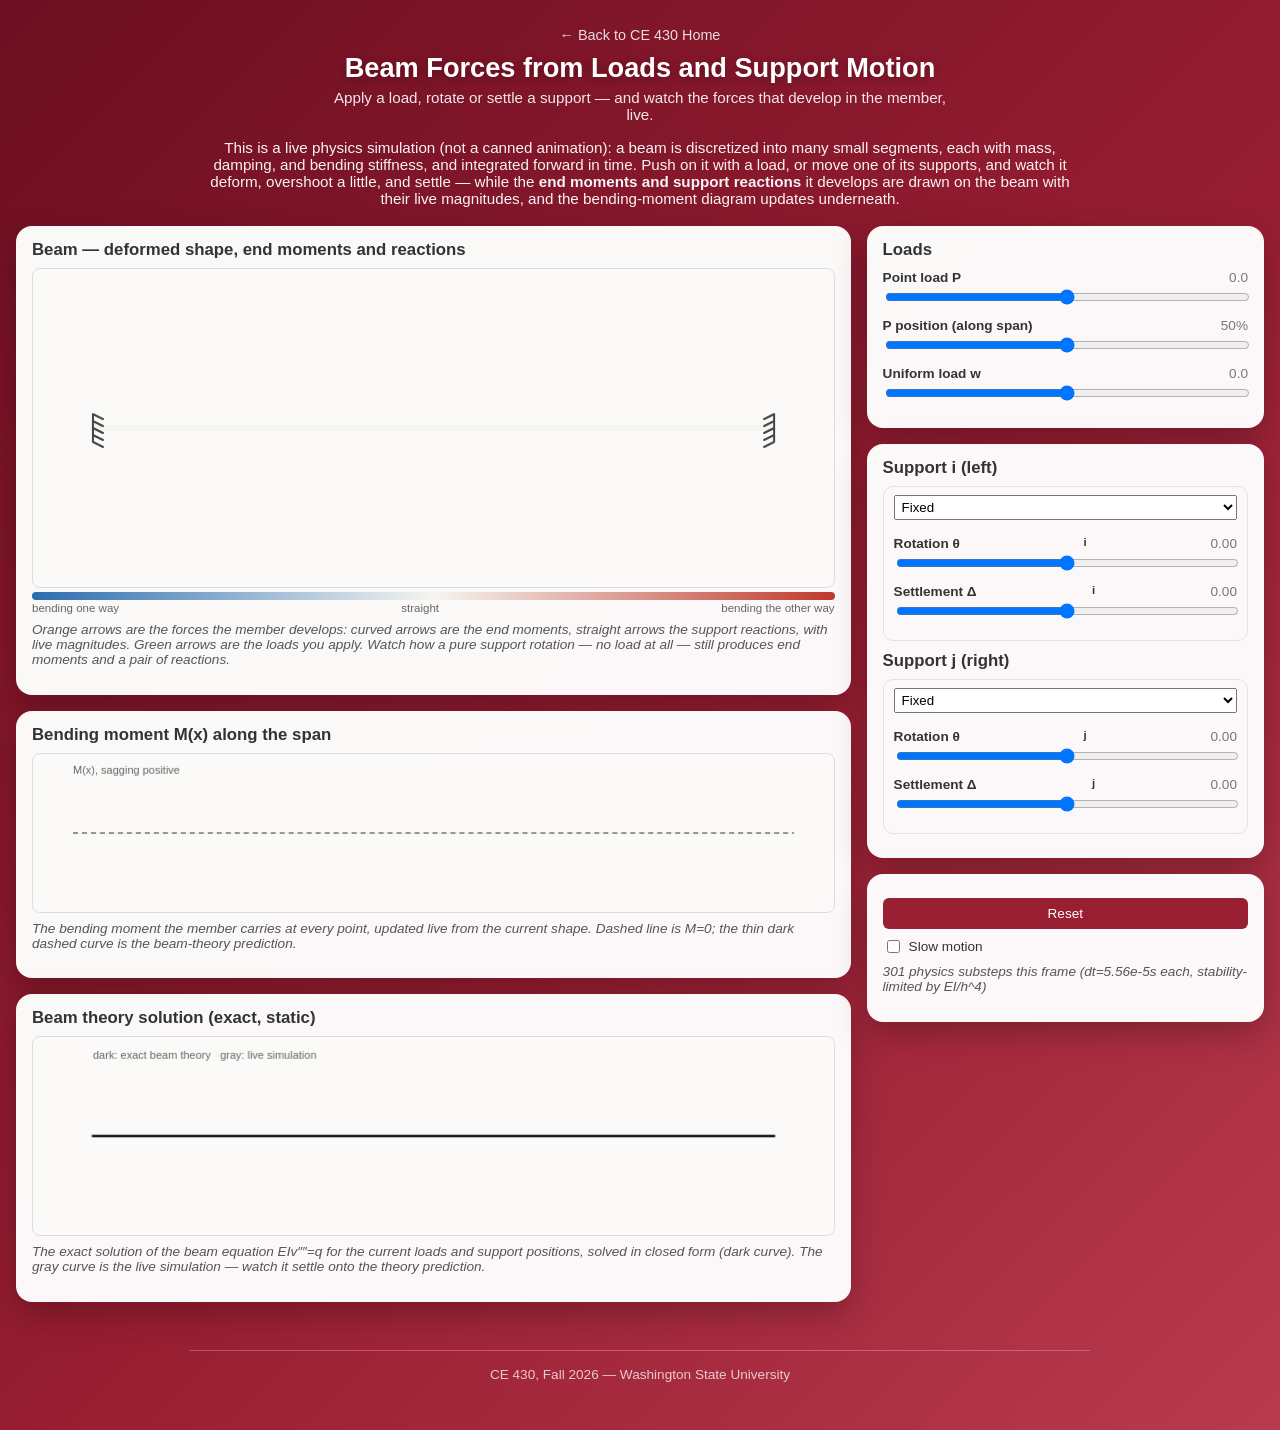
==== chapter_3/beam_forces/index.html @ cd318ac6 "site: fix beam animation over-vibration with strain-rate damping Instructor: the solution vibrated t" ====
<!DOCTYPE html>
<html lang="en">
<head>
<meta charset="UTF-8">
<meta name="viewport" content="width=device-width, initial-scale=1">
<title>CE 430 — Beam Forces from Loads and Support Motion</title>
<style>
  * { box-sizing: border-box; }
  body {
    margin: 0;
    font-family: 'Segoe UI', Tahoma, Geneva, Verdana, sans-serif;
    background: linear-gradient(135deg, #6d0f22 0%, #981e32 55%, #b83a4e 100%);
    min-height: 100vh;
    color: #222;
  }
  header.hero-header {
    text-align: center;
    padding: 1.6rem 1.5rem 1rem;
    color: #fff;
  }
  header.hero-header a.back-link {
    color: rgba(255, 255, 255, 0.85);
    text-decoration: none;
    font-size: 0.9rem;
    display: inline-block;
    margin-bottom: 0.6rem;
  }
  header.hero-header a.back-link:hover { text-decoration: underline; }
  header.hero-header h1 {
    font-size: 1.7rem;
    margin: 0 0 0.3rem;
    text-shadow: 0 2px 10px rgba(0, 0, 0, 0.3);
  }
  header.hero-header p.subtitle-hero {
    font-size: 0.95rem;
    opacity: 0.9;
    margin: 0 auto;
    max-width: 640px;
  }
  .main-container {
    display: grid;
    grid-template-columns: 2.1fr 1fr;
    gap: 16px;
    max-width: 1300px;
    margin: 0 auto 2rem;
    padding: 0 16px;
  }
  @media (max-width: 900px) {
    .main-container { grid-template-columns: 1fr; }
  }
  .box {
    background: rgba(255, 255, 255, 0.97);
    border-radius: 16px;
    padding: 14px 16px;
    box-shadow: 0 12px 32px rgba(0, 0, 0, 0.25);
    margin-bottom: 16px;
  }
  .box h2 {
    margin: 0 0 8px;
    font-size: 1.05rem;
    color: #333;
  }
  canvas { display: block; width: 100%; background: #fbfaf8; border-radius: 8px; }
  #beamCanvas { height: 320px; border: 1px solid #ddd; }
  #curvCanvas { height: 160px; border: 1px solid #ddd; }
  #theoryCanvas { height: 200px; border: 1px solid #ddd; }
  .caption {
    font-size: 0.85rem;
    color: #555;
    margin-top: 8px;
    font-style: italic;
  }
  .intro {
    color: #fff;
    max-width: 900px;
    margin: 0 auto 1.2rem;
    text-align: center;
    font-size: 0.95rem;
    opacity: 0.95;
    padding: 0 16px;
  }
  .control-group {
    margin: 10px 0;
    font-size: 0.85rem;
  }
  .control-group label {
    display: flex;
    justify-content: space-between;
    font-weight: 600;
    color: #333;
    margin-bottom: 2px;
  }
  .control-group input[type="range"] { width: 100%; }
  .control-group .val { font-weight: 400; color: #777; }
  .end-group {
    border: 1px solid #e2e2e2;
    border-radius: 10px;
    padding: 8px 10px;
    margin-bottom: 10px;
  }
  .end-group h3 {
    margin: 0 0 6px;
    font-size: 0.9rem;
    color: var(--accent, #981e32);
  }
  select { width: 100%; padding: 3px; margin-bottom: 6px; }
  .btn-row { display: flex; gap: 8px; margin-top: 10px; }
  button {
    flex: 1;
    background: #981e32;
    color: #fff;
    border: none;
    border-radius: 6px;
    padding: 8px 10px;
    font-size: 0.85rem;
    cursor: pointer;
  }
  button:hover { opacity: 0.85; }
  label.toggle {
    display: flex;
    align-items: center;
    gap: 6px;
    font-weight: 400;
    font-size: 0.85rem;
    color: #333;
    margin-top: 8px;
  }
  .legend {
    display: flex;
    justify-content: space-between;
    font-size: 0.72rem;
    color: #666;
    margin-top: 2px;
  }
  .legend-bar {
    height: 8px;
    border-radius: 4px;
    background: linear-gradient(90deg, #2b6cb0 0%, #f5f5f0 50%, #c0392b 100%);
    margin-top: 4px;
  }
  footer.site-footer {
    max-width: 900px;
    margin: 0 auto;
    padding: 1rem 1.5rem 3rem;
    font-family: Arial, Helvetica, sans-serif;
    color: rgba(255, 255, 255, 0.75);
    font-size: 0.85rem;
    border-top: 1px solid rgba(255, 255, 255, 0.25);
    text-align: center;
  }
</style>
</head>
<body>
<header class="hero-header">
<a class="back-link" href="../../index.html">&larr; Back to CE 430 Home</a>
<h1>Beam Forces from Loads and Support Motion</h1>
<p class="subtitle-hero">Apply a load, rotate or settle a support &mdash;
and watch the forces that develop in the member, live.</p>
</header>

<p class="intro">This is a live physics simulation (not a canned
animation): a beam is discretized into many small segments, each with
mass, damping, and bending stiffness, and integrated forward in time.
Push on it with a load, or move one of its supports, and watch it
deform, overshoot a little, and settle &mdash; while the <strong>end
moments and support reactions</strong> it develops are drawn on the beam
with their live magnitudes, and the bending-moment diagram updates
underneath.</p>

<div class="main-container">
  <div>
    <div class="box">
      <h2>Beam &mdash; deformed shape, end moments and reactions</h2>
      <canvas id="beamCanvas"></canvas>
      <div class="legend-bar"></div>
      <div class="legend"><span>bending one way</span><span>straight</span><span>bending the other way</span></div>
      <p class="caption">Orange arrows are the forces the member develops:
      curved arrows are the end moments, straight arrows the support
      reactions, with live magnitudes. Green arrows are the loads you
      apply. Watch how a pure support rotation &mdash; no load at all
      &mdash; still produces end moments and a pair of reactions.</p>
    </div>
    <div class="box">
      <h2>Bending moment M(x) along the span</h2>
      <canvas id="curvCanvas"></canvas>
      <p class="caption">The bending moment the member carries at every
      point, updated live from the current shape. Dashed line is M=0;
      the thin dark dashed curve is the beam-theory prediction.</p>
    </div>
    <div class="box">
      <h2>Beam theory solution (exact, static)</h2>
      <canvas id="theoryCanvas"></canvas>
      <p class="caption">The exact solution of the beam equation
      EIv&#8243;&#8243;=q for the current loads and support positions,
      solved in closed form (dark curve). The gray curve is the live
      simulation &mdash; watch it settle onto the theory prediction.</p>
    </div>
  </div>

  <div>
    <div class="box">
      <h2>Loads</h2>
      <div class="control-group">
        <label>Point load P <span class="val" id="valP">0.0</span></label>
        <input type="range" id="sliderP" min="-4" max="4" step="0.1" value="0">
      </div>
      <div class="control-group">
        <label>P position (along span) <span class="val" id="valXP">50%</span></label>
        <input type="range" id="sliderXP" min="0.05" max="0.95" step="0.01" value="0.5">
      </div>
      <div class="control-group">
        <label>Uniform load w <span class="val" id="valW">0.0</span></label>
        <input type="range" id="sliderW" min="-4" max="4" step="0.1" value="0">
      </div>
    </div>

    <div class="box">
      <h2>Support i (left)</h2>
      <div class="end-group">
        <select id="typeI">
          <option value="fixed">Fixed</option>
          <option value="pinned">Pinned</option>
        </select>
        <div class="control-group">
          <label>Rotation &theta;<sub>i</sub> <span class="val" id="valThetaI">0.00</span></label>
          <input type="range" id="sliderThetaI" min="-0.35" max="0.35" step="0.01" value="0">
        </div>
        <div class="control-group">
          <label>Settlement &Delta;<sub>i</sub> <span class="val" id="valDeltaI">0.00</span></label>
          <input type="range" id="sliderDeltaI" min="-0.15" max="0.15" step="0.005" value="0">
        </div>
      </div>
      <h2>Support j (right)</h2>
      <div class="end-group">
        <select id="typeJ">
          <option value="fixed">Fixed</option>
          <option value="pinned">Pinned</option>
        </select>
        <div class="control-group">
          <label>Rotation &theta;<sub>j</sub> <span class="val" id="valThetaJ">0.00</span></label>
          <input type="range" id="sliderThetaJ" min="-0.35" max="0.35" step="0.01" value="0">
        </div>
        <div class="control-group">
          <label>Settlement &Delta;<sub>j</sub> <span class="val" id="valDeltaJ">0.00</span></label>
          <input type="range" id="sliderDeltaJ" min="-0.15" max="0.15" step="0.005" value="0">
        </div>
      </div>
    </div>

    <div class="box">
      <div class="btn-row">
        <button id="btnReset">Reset</button>
      </div>
      <label class="toggle"><input type="checkbox" id="chkSlow"> Slow motion</label>
      <p class="caption" id="substepInfo"></p>
    </div>
  </div>
</div>

<footer class="site-footer">
CE 430, Fall 2026 — Washington State University
</footer>

<script src="beam_solver.js"></script>
<script>
(function () {
  'use strict';

  const solver = new BeamSolver({ N: 60, L: 1, EI: 1, mLin: 1, zeta: 0.35 });
  solver.setBoundary({ type: 'fixed', theta: 0, delta: 0 }, { type: 'fixed', theta: 0, delta: 0 });
  solver.snapBoundary();

  const beamCanvas = document.getElementById('beamCanvas');
  const curvCanvas = document.getElementById('curvCanvas');
  const theoryCanvas = document.getElementById('theoryCanvas');
  const beamCtx = beamCanvas.getContext('2d');
  const curvCtx = curvCanvas.getContext('2d');
  const theoryCtx = theoryCanvas.getContext('2d');

  function fitCanvas(c) {
    const rect = c.getBoundingClientRect();
    const dpr = window.devicePixelRatio || 1;
    c.width = Math.max(200, rect.width * dpr);
    c.height = Math.max(120, rect.height * dpr);
    return dpr;
  }

  const ui = {
    P: document.getElementById('sliderP'),
    xP: document.getElementById('sliderXP'),
    w: document.getElementById('sliderW'),
    typeI: document.getElementById('typeI'),
    thetaI: document.getElementById('sliderThetaI'),
    deltaI: document.getElementById('sliderDeltaI'),
    typeJ: document.getElementById('typeJ'),
    thetaJ: document.getElementById('sliderThetaJ'),
    deltaJ: document.getElementById('sliderDeltaJ'),
    slow: document.getElementById('chkSlow'),
    reset: document.getElementById('btnReset'),
  };
  const out = {
    P: document.getElementById('valP'),
    xP: document.getElementById('valXP'),
    w: document.getElementById('valW'),
    thetaI: document.getElementById('valThetaI'),
    deltaI: document.getElementById('valDeltaI'),
    thetaJ: document.getElementById('valThetaJ'),
    deltaJ: document.getElementById('valDeltaJ'),
    substep: document.getElementById('substepInfo'),
  };

  function updateThetaEnabled() {
    ui.thetaI.disabled = ui.typeI.value !== 'fixed';
    ui.thetaJ.disabled = ui.typeJ.value !== 'fixed';
    if (ui.typeI.value !== 'fixed') { ui.thetaI.value = 0; out.thetaI.textContent = '0.00'; }
    if (ui.typeJ.value !== 'fixed') { ui.thetaJ.value = 0; out.thetaJ.textContent = '0.00'; }
  }

  function readControls() {
    const P = parseFloat(ui.P.value);
    const xP = parseFloat(ui.xP.value) * solver.L;
    const w = parseFloat(ui.w.value);
    out.P.textContent = P.toFixed(1);
    out.xP.textContent = Math.round(parseFloat(ui.xP.value) * 100) + '%';
    out.w.textContent = w.toFixed(1);
    solver.setLoad({ P, xP, w });

    const thetaI = parseFloat(ui.thetaI.value);
    const deltaI = parseFloat(ui.deltaI.value);
    const thetaJ = parseFloat(ui.thetaJ.value);
    const deltaJ = parseFloat(ui.deltaJ.value);
    out.thetaI.textContent = thetaI.toFixed(2);
    out.deltaI.textContent = deltaI.toFixed(2);
    out.thetaJ.textContent = thetaJ.toFixed(2);
    out.deltaJ.textContent = deltaJ.toFixed(2);

    solver.setBoundary(
      { type: ui.typeI.value, theta: thetaI, delta: deltaI },
      { type: ui.typeJ.value, theta: thetaJ, delta: deltaJ }
    );
  }

  [ui.P, ui.xP, ui.w, ui.thetaI, ui.deltaI, ui.thetaJ, ui.deltaJ].forEach((el) =>
    el.addEventListener('input', readControls)
  );
  [ui.typeI, ui.typeJ].forEach((el) =>
    el.addEventListener('change', () => {
      updateThetaEnabled();
      readControls();
    })
  );
  ui.reset.addEventListener('click', () => {
    ui.P.value = 0; ui.xP.value = 0.5; ui.w.value = 0;
    ui.typeI.value = 'fixed'; ui.thetaI.value = 0; ui.deltaI.value = 0;
    ui.typeJ.value = 'fixed'; ui.thetaJ.value = 0; ui.deltaJ.value = 0;
    updateThetaEnabled();
    readControls();
    solver.v.fill(0);
    solver.vel.fill(0);
  });

  // Diverging color scale for curvature: blue (one sense) - near-white
  // (straight) - red (opposite sense), auto-scaled to the current max
  // |curvature| along the span each frame.
  function curvColor(kappa, kMax) {
    const t = kMax > 1e-9 ? Math.max(-1, Math.min(1, kappa / kMax)) : 0;
    let r, g, b;
    if (t >= 0) {
      r = 245 + t * (192 - 245);
      g = 245 + t * (57 - 245);
      b = 240 + t * (42 - 240);
    } else {
      const u = -t;
      r = 245 + u * (43 - 245);
      g = 245 + u * (108 - 245);
      b = 240 + u * (176 - 240);
    }
    return `rgb(${r | 0},${g | 0},${b | 0})`;
  }

  function drawSupport(ctx, x, y, type, mirrored) {
    ctx.save();
    ctx.translate(x, y);
    ctx.strokeStyle = '#444';
    ctx.fillStyle = '#444';
    ctx.lineWidth = 2;
    if (type === 'pinned') {
      ctx.beginPath();
      ctx.moveTo(0, 0);
      ctx.lineTo(-10, 18);
      ctx.lineTo(10, 18);
      ctx.closePath();
      ctx.stroke();
    } else {
      ctx.beginPath();
      const dx = mirrored ? -1 : 1;
      ctx.moveTo(0, -14);
      ctx.lineTo(0, 14);
      for (let i = -14; i <= 14; i += 7) {
        ctx.moveTo(0, i);
        ctx.lineTo(dx * 10, i + 5);
      }
      ctx.stroke();
    }
    ctx.restore();
  }

  function draw() {
    const dprB = fitCanvas(beamCanvas);
    const dprC = fitCanvas(curvCanvas);
    const W = beamCanvas.width, H = beamCanvas.height;
    beamCtx.clearRect(0, 0, W, H);

    const marginX = 60 * dprB, marginY = 40 * dprB;
    const plotW = W - 2 * marginX, plotH = H - 2 * marginY;
    const vScale = plotH / 2 / 0.45; // solver v-units -> px; 0.45 gives headroom above the ~0.40 max observed in stress-testing every slider at its extreme simultaneously
    const xToPx = (x) => marginX + (x / solver.L) * plotW;
    const vToPx = (v) => marginY + plotH / 2 + v * vScale;

    // curvature-colored beam as a sequence of short segments
    const kappa = solver.curvature();
    const forces = solver.forces();
    let kMax = 1e-6;
    for (let k = 0; k <= solver.N; k++) kMax = Math.max(kMax, Math.abs(kappa[k]));

    beamCtx.lineWidth = 6 * dprB;
    beamCtx.lineCap = 'round';
    for (let k = 0; k < solver.N; k++) {
      const x0 = (k * solver.L) / solver.N, x1 = ((k + 1) * solver.L) / solver.N;
      const kAvg = (kappa[k] + kappa[k + 1]) / 2;
      beamCtx.strokeStyle = curvColor(kAvg, kMax);
      beamCtx.beginPath();
      beamCtx.moveTo(xToPx(x0), vToPx(solver.v[k]));
      beamCtx.lineTo(xToPx(x1), vToPx(solver.v[k + 1]));
      beamCtx.stroke();
    }

    // supports
    drawSupport(beamCtx, xToPx(0), vToPx(solver.v[0]), solver.endI.type, false);
    drawSupport(beamCtx, xToPx(solver.L), vToPx(solver.v[solver.N]), solver.endJ.type, true);

    // --- developed forces (orange): end moments as curved arrows,
    // support reactions as straight arrows, with live magnitudes ---
    const FORCE = '#c2570a';
    beamCtx.strokeStyle = FORCE;
    beamCtx.fillStyle = FORCE;
    beamCtx.font = `${12 * dprB}px sans-serif`;
    function momentArc(xPix, yPix, M, label) {
      if (Math.abs(M) < 5e-3) return;
      const r = 22 * dprB;
      // sagging-positive M shown at the ends: draw the couple the support
      // applies; arc sweep direction flips with the sign of M.
      const ccw = M > 0;
      beamCtx.lineWidth = 2.5 * dprB;
      beamCtx.beginPath();
      beamCtx.arc(xPix, yPix, r, -0.75 * Math.PI, 0.25 * Math.PI, ccw);
      beamCtx.stroke();
      const aEnd = ccw ? -0.75 * Math.PI : 0.25 * Math.PI;
      const ax = xPix + r * Math.cos(aEnd), ay = yPix + r * Math.sin(aEnd);
      const tang = aEnd + (ccw ? -Math.PI / 2 : Math.PI / 2);
      beamCtx.beginPath();
      beamCtx.moveTo(ax + 7 * dprB * Math.cos(tang - 0.45), ay + 7 * dprB * Math.sin(tang - 0.45));
      beamCtx.lineTo(ax, ay);
      beamCtx.lineTo(ax + 7 * dprB * Math.cos(tang + 0.45), ay + 7 * dprB * Math.sin(tang + 0.45));
      beamCtx.stroke();
      beamCtx.fillText(`${label} = ${M.toFixed(2)}`, xPix - 20 * dprB, yPix - r - 8 * dprB);
    }
    function reactionArrow(xPix, yPix, R, label) {
      if (Math.abs(R) < 5e-3) return;
      const len = Math.min(46, 18 + 28 * Math.abs(R)) * dprB;
      const dir = R > 0 ? -1 : 1; // upward reaction drawn pointing up (canvas -y)
      const yTail = yPix + 24 * dprB - dir * 0; // start below the support
      beamCtx.lineWidth = 2.5 * dprB;
      beamCtx.beginPath();
      beamCtx.moveTo(xPix, yTail + (dir === -1 ? len : 0));
      beamCtx.lineTo(xPix, yTail + (dir === -1 ? 0 : len));
      beamCtx.stroke();
      const yHead = yTail + (dir === -1 ? 0 : len);
      beamCtx.beginPath();
      beamCtx.moveTo(xPix - 5 * dprB, yHead - dir * 7 * dprB);
      beamCtx.lineTo(xPix, yHead);
      beamCtx.lineTo(xPix + 5 * dprB, yHead - dir * 7 * dprB);
      beamCtx.stroke();
      beamCtx.fillText(`${label} = ${R.toFixed(2)}`, xPix + 8 * dprB, yTail + len + 12 * dprB);
    }
    momentArc(xToPx(0), vToPx(solver.v[0]), forces.Mi, 'Mᵢ');
    momentArc(xToPx(solver.L), vToPx(solver.v[solver.N]), forces.Mj, 'Mⱼ');
    reactionArrow(xToPx(0), vToPx(solver.v[0]), forces.Ri, 'Rᵢ');
    reactionArrow(xToPx(solver.L), vToPx(solver.v[solver.N]), forces.Rj, 'Rⱼ');

    // point load arrow
    if (Math.abs(solver.P) > 1e-6) {
      const xp = solver.xP;
      const kp = Math.round(xp / solver.h);
      const vAt = solver.v[kp];
      const dir = solver.P > 0 ? 1 : -1;
      const len = 26 * dprB;
      beamCtx.strokeStyle = '#1a7f37';
      beamCtx.fillStyle = '#1a7f37';
      beamCtx.lineWidth = 2.5 * dprB;
      const y0 = vToPx(vAt) - dir * len;
      const y1 = vToPx(vAt) - dir * 4;
      beamCtx.beginPath();
      beamCtx.moveTo(xToPx(xp), y0);
      beamCtx.lineTo(xToPx(xp), y1);
      beamCtx.moveTo(xToPx(xp) - 5, y1 - dir * 7);
      beamCtx.lineTo(xToPx(xp), y1);
      beamCtx.lineTo(xToPx(xp) + 5, y1 - dir * 7);
      beamCtx.stroke();
    }

    // uniform load arrows
    if (Math.abs(solver.w) > 1e-6) {
      const dir = solver.w > 0 ? 1 : -1;
      beamCtx.strokeStyle = '#1a7f37';
      beamCtx.lineWidth = 1.5 * dprB;
      for (let f = 0.08; f <= 0.92; f += 0.12) {
        const x = f * solver.L;
        const k = Math.round(x / solver.h);
        const vAt = solver.v[k];
        const y0 = vToPx(vAt) - dir * 16 * dprB;
        const y1 = vToPx(vAt) - dir * 3;
        beamCtx.beginPath();
        beamCtx.moveTo(xToPx(x), y0);
        beamCtx.lineTo(xToPx(x), y1);
        beamCtx.moveTo(xToPx(x) - 3, y1 - dir * 5);
        beamCtx.lineTo(xToPx(x), y1);
        beamCtx.lineTo(xToPx(x) + 3, y1 - dir * 5);
        beamCtx.stroke();
      }
    }

    // --- bending moment diagram M(x) ---
    const Mx = forces.M;
    let mMax = 1e-6;
    for (let k = 0; k <= solver.N; k++) mMax = Math.max(mMax, Math.abs(Mx[k]));
    const Wc = curvCanvas.width, Hc = curvCanvas.height;
    curvCtx.clearRect(0, 0, Wc, Hc);
    const mX = 40 * dprC, mY = 16 * dprC;
    const pW = Wc - 2 * mX, pH = Hc - 2 * mY;
    const xToPxC = (x) => mX + (x / solver.L) * pW;
    const mToPxC = (mv) => mY + pH / 2 - (mv / mMax) * (pH / 2 - 6 * dprC);

    curvCtx.strokeStyle = '#bbb';
    curvCtx.setLineDash([4 * dprC, 4 * dprC]);
    curvCtx.beginPath();
    curvCtx.moveTo(mX, mY + pH / 2);
    curvCtx.lineTo(mX + pW, mY + pH / 2);
    curvCtx.stroke();
    curvCtx.setLineDash([]);

    curvCtx.lineWidth = 3 * dprC;
    for (let k = 0; k < solver.N; k++) {
      const x0 = (k * solver.L) / solver.N, x1 = ((k + 1) * solver.L) / solver.N;
      // hue keyed to curvature (= -M/EI) so the diagram's colors match
      // the beam's coloring at the same x
      const kAvg = (kappa[k] + kappa[k + 1]) / 2;
      curvCtx.strokeStyle = curvColor(kAvg, kMax);
      curvCtx.beginPath();
      curvCtx.moveTo(xToPxC(x0), mToPxC(Mx[k]));
      curvCtx.lineTo(xToPxC(x1), mToPxC(Mx[k + 1]));
      curvCtx.stroke();
    }
    curvCtx.fillStyle = '#666';
    curvCtx.font = `${11 * dprC}px sans-serif`;
    curvCtx.fillText('M(x), sagging positive', mX, mY + 4 * dprC);

    // beam-theory M(x) overlaid as a thin dark dashed curve
    const theory = solver.staticTheory();
    curvCtx.strokeStyle = '#333';
    curvCtx.lineWidth = 1.2 * dprC;
    curvCtx.setLineDash([5 * dprC, 4 * dprC]);
    curvCtx.beginPath();
    for (let k = 0; k <= solver.N; k++) {
      const px = xToPxC((k * solver.L) / solver.N), py = mToPxC(theory.M[k]);
      if (k === 0) curvCtx.moveTo(px, py); else curvCtx.lineTo(px, py);
    }
    curvCtx.stroke();
    curvCtx.setLineDash([]);

    // --- beam-theory panel: exact static shape vs live simulation ---
    const dprT = fitCanvas(theoryCanvas);
    const Wt = theoryCanvas.width, Ht = theoryCanvas.height;
    theoryCtx.clearRect(0, 0, Wt, Ht);
    const mXt = 60 * dprT, mYt = 30 * dprT;
    const pWt = Wt - 2 * mXt, pHt = Ht - 2 * mYt;
    const xToPxT = (x) => mXt + (x / solver.L) * pWt;
    const vToPxT = (v) => mYt + pHt / 2 + v * (pHt / 2 / 0.45);
    theoryCtx.strokeStyle = '#ddd';
    theoryCtx.lineWidth = 1;
    theoryCtx.beginPath();
    theoryCtx.moveTo(mXt, mYt + pHt / 2);
    theoryCtx.lineTo(mXt + pWt, mYt + pHt / 2);
    theoryCtx.stroke();
    // live simulation shape (gray)
    theoryCtx.strokeStyle = '#b5b5b5';
    theoryCtx.lineWidth = 4 * dprT;
    theoryCtx.lineCap = 'round';
    theoryCtx.beginPath();
    for (let k = 0; k <= solver.N; k++) {
      const px = xToPxT((k * solver.L) / solver.N), py = vToPxT(solver.v[k]);
      if (k === 0) theoryCtx.moveTo(px, py); else theoryCtx.lineTo(px, py);
    }
    theoryCtx.stroke();
    // exact beam-theory shape (dark)
    theoryCtx.strokeStyle = '#1a1a1a';
    theoryCtx.lineWidth = 1.8 * dprT;
    theoryCtx.beginPath();
    for (let k = 0; k <= solver.N; k++) {
      const px = xToPxT((k * solver.L) / solver.N), py = vToPxT(theory.v[k]);
      if (k === 0) theoryCtx.moveTo(px, py); else theoryCtx.lineTo(px, py);
    }
    theoryCtx.stroke();
    theoryCtx.fillStyle = '#666';
    theoryCtx.font = `${11 * dprT}px sans-serif`;
    theoryCtx.fillText('dark: exact beam theory   gray: live simulation', mXt, mYt - 8 * dprT);
  }

  let lastT = null;
  function frame(t) {
    if (lastT === null) lastT = t;
    let dt = (t - lastT) / 1000;
    lastT = t;
    dt = Math.min(dt, 1 / 20); // clamp huge gaps (tab switch, etc.)
    if (ui.slow.checked) dt *= 0.2;
    const nSub = solver.advance(dt);
    out.substep.textContent = nSub + ' physics substeps this frame (dt=' +
      solver.stableDt().toExponential(2) + 's each, stability-limited by EI/h^4)';
    draw();
    requestAnimationFrame(frame);
  }

  updateThetaEnabled();
  readControls();
  window.addEventListener('resize', draw);
  requestAnimationFrame(frame);
})();
</script>
</body>
</html>
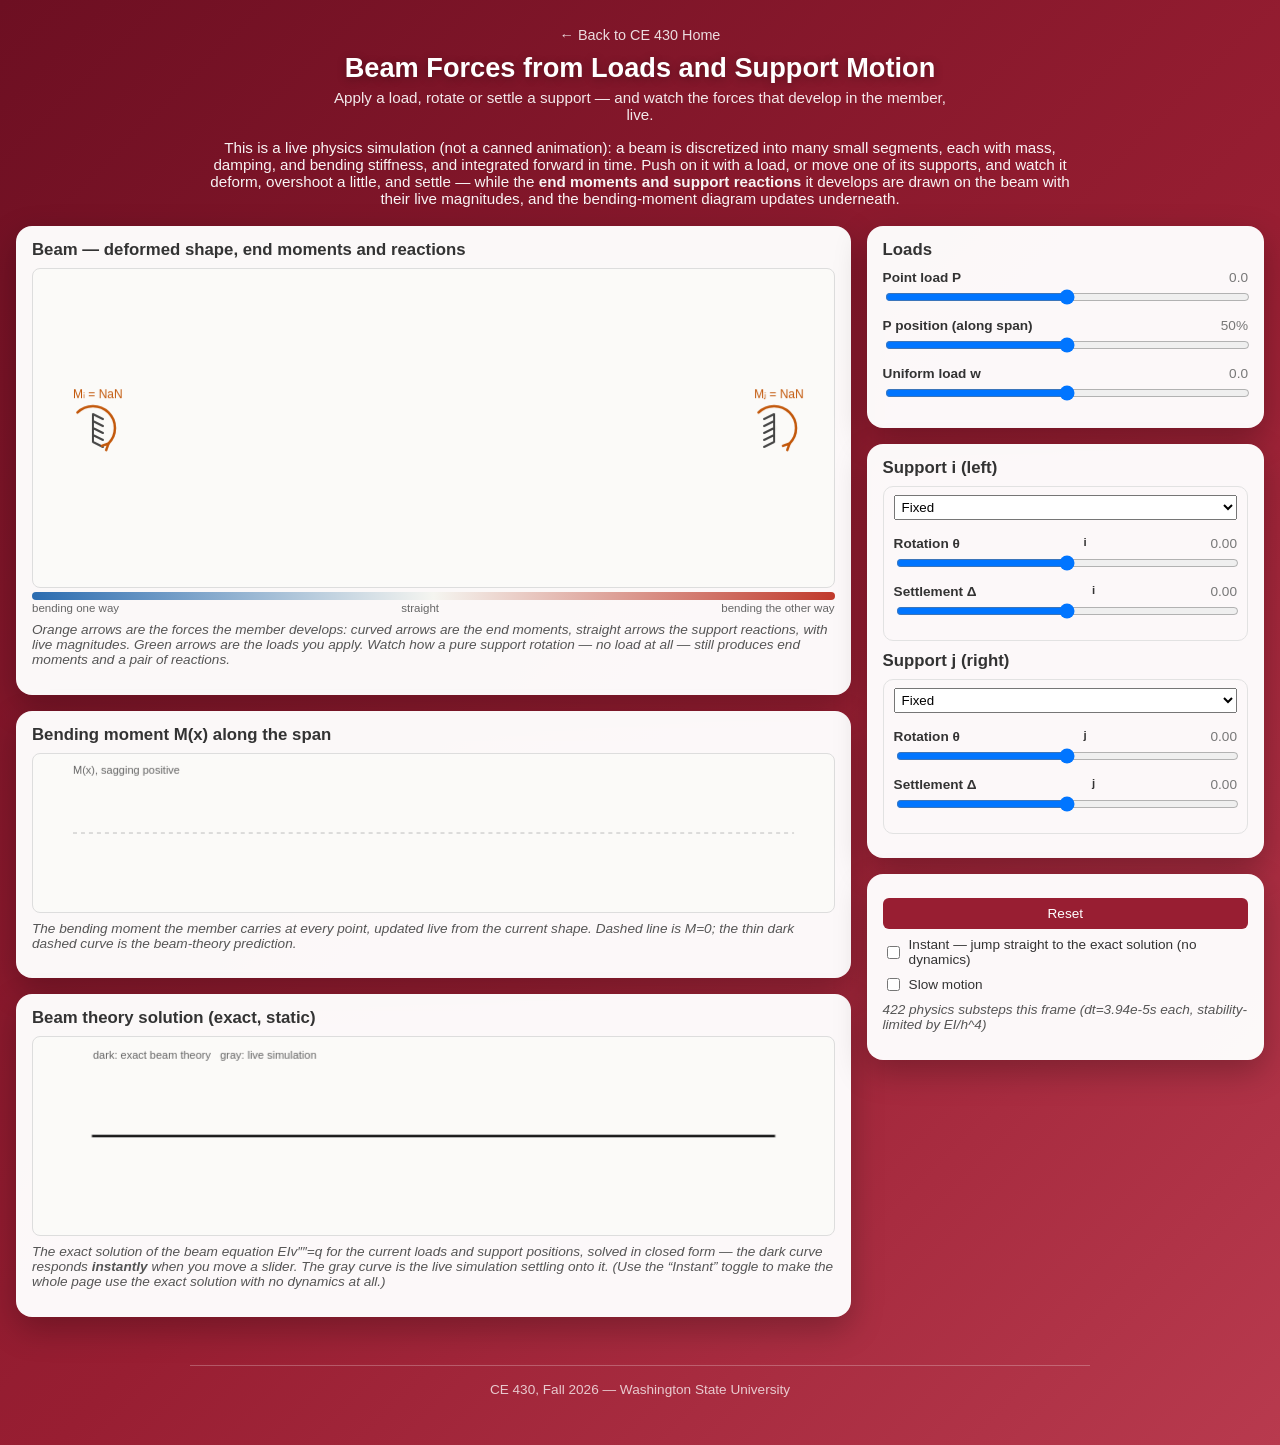
==== commit f8f1d015: "site: instant exact-solution mode + Codex fixes for the damping change Instructor: the exact solutio" ====
--- a/chapter_3/beam_forces/index.html
+++ b/chapter_3/beam_forces/index.html
@@ -192,8 +192,11 @@
       <canvas id="theoryCanvas"></canvas>
       <p class="caption">The exact solution of the beam equation
       EIv&#8243;&#8243;=q for the current loads and support positions,
-      solved in closed form (dark curve). The gray curve is the live
-      simulation &mdash; watch it settle onto the theory prediction.</p>
+      solved in closed form &mdash; the dark curve responds
+      <strong>instantly</strong> when you move a slider. The gray curve
+      is the live simulation settling onto it. (Use the
+      &ldquo;Instant&rdquo; toggle to make the whole page use the exact
+      solution with no dynamics at all.)</p>
     </div>
   </div>
 
@@ -251,6 +254,7 @@
       <div class="btn-row">
         <button id="btnReset">Reset</button>
       </div>
+      <label class="toggle"><input type="checkbox" id="chkInstant"> Instant &mdash; jump straight to the exact solution (no dynamics)</label>
       <label class="toggle"><input type="checkbox" id="chkSlow"> Slow motion</label>
       <p class="caption" id="substepInfo"></p>
     </div>
@@ -296,6 +300,7 @@
     thetaJ: document.getElementById('sliderThetaJ'),
     deltaJ: document.getElementById('sliderDeltaJ'),
     slow: document.getElementById('chkSlow'),
+    instant: document.getElementById('chkInstant'),
     reset: document.getElementById('btnReset'),
   };
   const out = {
@@ -622,10 +627,20 @@
     let dt = (t - lastT) / 1000;
     lastT = t;
     dt = Math.min(dt, 1 / 20); // clamp huge gaps (tab switch, etc.)
-    if (ui.slow.checked) dt *= 0.2;
-    const nSub = solver.advance(dt);
-    out.substep.textContent = nSub + ' physics substeps this frame (dt=' +
-      solver.stableDt().toExponential(2) + 's each, stability-limited by EI/h^4)';
+    if (ui.instant.checked) {
+      // no dynamics: snap boundaries and adopt the exact closed-form
+      // static solution directly (dynamics resume from it if unchecked)
+      solver.snapBoundary();
+      const th = solver.staticTheory();
+      for (let k = 0; k <= solver.N; k++) solver.v[k] = th.v[k];
+      solver.vel.fill(0);
+      out.substep.textContent = 'instant mode: exact closed-form static solution, no time integration';
+    } else {
+      if (ui.slow.checked) dt *= 0.2;
+      const nSub = solver.advance(dt);
+      out.substep.textContent = nSub + ' physics substeps this frame (dt=' +
+        solver.stableDt().toExponential(2) + 's each, stability-limited by EI/h^4)';
+    }
     draw();
     requestAnimationFrame(frame);
   }
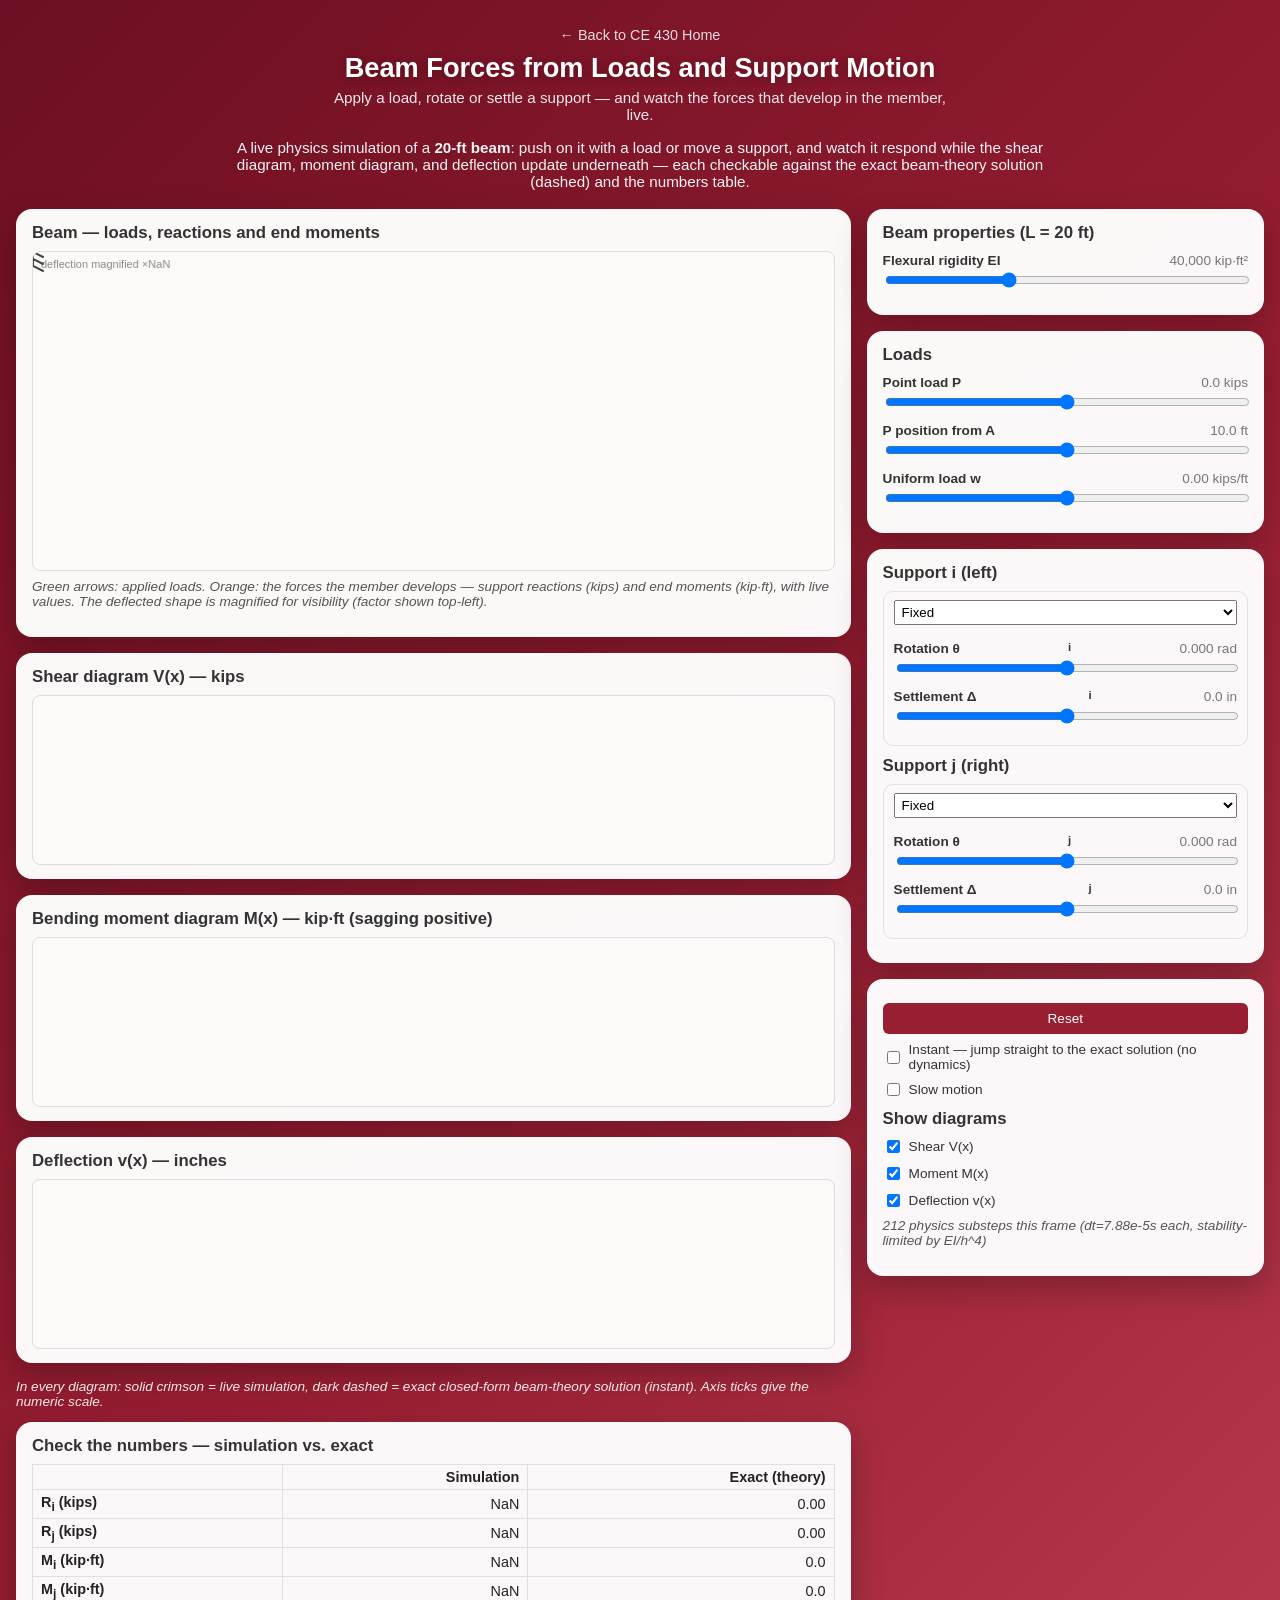
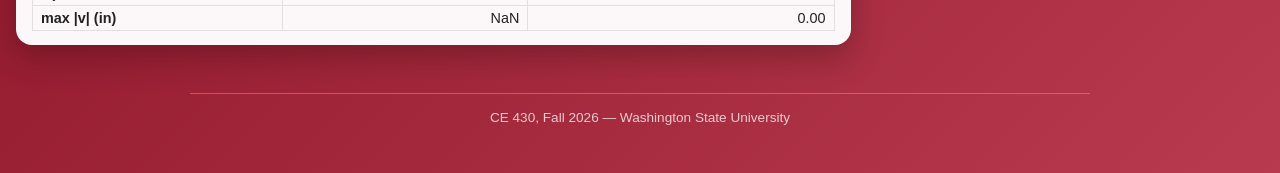
==== commit cfcfa901: "site: real units, numeric axes, separate V/M/v diagrams, check table Instructor feedback: no way to " ====
--- a/chapter_3/beam_forces/index.html
+++ b/chapter_3/beam_forces/index.html
@@ -62,8 +62,21 @@
   }
   canvas { display: block; width: 100%; background: #fbfaf8; border-radius: 8px; }
   #beamCanvas { height: 320px; border: 1px solid #ddd; }
-  #curvCanvas { height: 160px; border: 1px solid #ddd; }
-  #theoryCanvas { height: 200px; border: 1px solid #ddd; }
+  #shearCanvas, #momentCanvas, #deflCanvas { height: 170px; border: 1px solid #ddd; }
+  table.check-table {
+    width: 100%;
+    border-collapse: collapse;
+    font-size: 0.9rem;
+  }
+  table.check-table th, table.check-table td {
+    border: 1px solid #e0e0e0;
+    padding: 4px 8px;
+    text-align: right;
+  }
+  table.check-table td:first-child, table.check-table th:first-child {
+    text-align: left;
+    font-weight: 600;
+  }
   .caption {
     font-size: 0.85rem;
     color: #555;
@@ -158,62 +171,74 @@
 and watch the forces that develop in the member, live.</p>
 </header>
 
-<p class="intro">This is a live physics simulation (not a canned
-animation): a beam is discretized into many small segments, each with
-mass, damping, and bending stiffness, and integrated forward in time.
-Push on it with a load, or move one of its supports, and watch it
-deform, overshoot a little, and settle &mdash; while the <strong>end
-moments and support reactions</strong> it develops are drawn on the beam
-with their live magnitudes, and the bending-moment diagram updates
-underneath.</p>
+<p class="intro">A live physics simulation of a <strong>20-ft
+beam</strong>: push on it with a load or move a support, and watch it
+respond while the shear diagram, moment diagram, and deflection update
+underneath &mdash; each checkable against the exact beam-theory
+solution (dashed) and the numbers table.</p>
 
 <div class="main-container">
   <div>
     <div class="box">
-      <h2>Beam &mdash; deformed shape, end moments and reactions</h2>
+      <h2>Beam &mdash; loads, reactions and end moments</h2>
       <canvas id="beamCanvas"></canvas>
-      <div class="legend-bar"></div>
-      <div class="legend"><span>bending one way</span><span>straight</span><span>bending the other way</span></div>
-      <p class="caption">Orange arrows are the forces the member develops:
-      curved arrows are the end moments, straight arrows the support
-      reactions, with live magnitudes. Green arrows are the loads you
-      apply. Watch how a pure support rotation &mdash; no load at all
-      &mdash; still produces end moments and a pair of reactions.</p>
-    </div>
+      <p class="caption">Green arrows: applied loads. Orange: the forces
+      the member develops &mdash; support reactions (kips) and end
+      moments (kip&middot;ft), with live values. The deflected shape is
+      magnified for visibility (factor shown top-left).</p>
+    </div>
+    <div class="box" id="boxShear">
+      <h2>Shear diagram V(x) &mdash; kips</h2>
+      <canvas id="shearCanvas"></canvas>
+    </div>
+    <div class="box" id="boxMoment">
+      <h2>Bending moment diagram M(x) &mdash; kip&middot;ft (sagging positive)</h2>
+      <canvas id="momentCanvas"></canvas>
+    </div>
+    <div class="box" id="boxDefl">
+      <h2>Deflection v(x) &mdash; inches</h2>
+      <canvas id="deflCanvas"></canvas>
+    </div>
+    <p class="caption" style="color:#f5eaea">In every diagram: solid
+    crimson = live simulation, dark dashed = exact closed-form
+    beam-theory solution (instant). Axis ticks give the numeric scale.</p>
     <div class="box">
-      <h2>Bending moment M(x) along the span</h2>
-      <canvas id="curvCanvas"></canvas>
-      <p class="caption">The bending moment the member carries at every
-      point, updated live from the current shape. Dashed line is M=0;
-      the thin dark dashed curve is the beam-theory prediction.</p>
-    </div>
+      <h2>Check the numbers &mdash; simulation vs. exact</h2>
+      <table class="check-table" id="checkTable">
+        <thead><tr><th></th><th>Simulation</th><th>Exact (theory)</th></tr></thead>
+        <tbody>
+          <tr><td>R<sub>i</sub> (kips)</td><td id="cRiS"></td><td id="cRiT"></td></tr>
+          <tr><td>R<sub>j</sub> (kips)</td><td id="cRjS"></td><td id="cRjT"></td></tr>
+          <tr><td>M<sub>i</sub> (kip&middot;ft)</td><td id="cMiS"></td><td id="cMiT"></td></tr>
+          <tr><td>M<sub>j</sub> (kip&middot;ft)</td><td id="cMjS"></td><td id="cMjT"></td></tr>
+          <tr><td>max |v| (in)</td><td id="cVmS"></td><td id="cVmT"></td></tr>
+        </tbody>
+      </table>
+    </div>
+  </div>
+
+  <div>
     <div class="box">
-      <h2>Beam theory solution (exact, static)</h2>
-      <canvas id="theoryCanvas"></canvas>
-      <p class="caption">The exact solution of the beam equation
-      EIv&#8243;&#8243;=q for the current loads and support positions,
-      solved in closed form &mdash; the dark curve responds
-      <strong>instantly</strong> when you move a slider. The gray curve
-      is the live simulation settling onto it. (Use the
-      &ldquo;Instant&rdquo; toggle to make the whole page use the exact
-      solution with no dynamics at all.)</p>
-    </div>
-  </div>
-
-  <div>
+      <h2>Beam properties (L = 20 ft)</h2>
+      <div class="control-group">
+        <label>Flexural rigidity EI <span class="val" id="valEI">40,000 kip&middot;ft&sup2;</span></label>
+        <input type="range" id="sliderEI" min="10000" max="100000" step="5000" value="40000">
+      </div>
+    </div>
+
     <div class="box">
       <h2>Loads</h2>
       <div class="control-group">
-        <label>Point load P <span class="val" id="valP">0.0</span></label>
-        <input type="range" id="sliderP" min="-4" max="4" step="0.1" value="0">
+        <label>Point load P <span class="val" id="valP">0.0 kips</span></label>
+        <input type="range" id="sliderP" min="-20" max="20" step="0.5" value="0">
       </div>
       <div class="control-group">
-        <label>P position (along span) <span class="val" id="valXP">50%</span></label>
+        <label>P position from A <span class="val" id="valXP">10.0 ft</span></label>
         <input type="range" id="sliderXP" min="0.05" max="0.95" step="0.01" value="0.5">
       </div>
       <div class="control-group">
-        <label>Uniform load w <span class="val" id="valW">0.0</span></label>
-        <input type="range" id="sliderW" min="-4" max="4" step="0.1" value="0">
+        <label>Uniform load w <span class="val" id="valW">0.0 kips/ft</span></label>
+        <input type="range" id="sliderW" min="-5" max="5" step="0.25" value="0">
       </div>
     </div>
 
@@ -225,12 +250,12 @@
           <option value="pinned">Pinned</option>
         </select>
         <div class="control-group">
-          <label>Rotation &theta;<sub>i</sub> <span class="val" id="valThetaI">0.00</span></label>
-          <input type="range" id="sliderThetaI" min="-0.35" max="0.35" step="0.01" value="0">
+          <label>Rotation &theta;<sub>i</sub> <span class="val" id="valThetaI">0.000 rad</span></label>
+          <input type="range" id="sliderThetaI" min="-0.05" max="0.05" step="0.002" value="0">
         </div>
         <div class="control-group">
-          <label>Settlement &Delta;<sub>i</sub> <span class="val" id="valDeltaI">0.00</span></label>
-          <input type="range" id="sliderDeltaI" min="-0.15" max="0.15" step="0.005" value="0">
+          <label>Settlement &Delta;<sub>i</sub> <span class="val" id="valDeltaI">0.0 in</span></label>
+          <input type="range" id="sliderDeltaI" min="-3" max="3" step="0.1" value="0">
         </div>
       </div>
       <h2>Support j (right)</h2>
@@ -240,12 +265,12 @@
           <option value="pinned">Pinned</option>
         </select>
         <div class="control-group">
-          <label>Rotation &theta;<sub>j</sub> <span class="val" id="valThetaJ">0.00</span></label>
-          <input type="range" id="sliderThetaJ" min="-0.35" max="0.35" step="0.01" value="0">
+          <label>Rotation &theta;<sub>j</sub> <span class="val" id="valThetaJ">0.000 rad</span></label>
+          <input type="range" id="sliderThetaJ" min="-0.05" max="0.05" step="0.002" value="0">
         </div>
         <div class="control-group">
-          <label>Settlement &Delta;<sub>j</sub> <span class="val" id="valDeltaJ">0.00</span></label>
-          <input type="range" id="sliderDeltaJ" min="-0.15" max="0.15" step="0.005" value="0">
+          <label>Settlement &Delta;<sub>j</sub> <span class="val" id="valDeltaJ">0.0 in</span></label>
+          <input type="range" id="sliderDeltaJ" min="-3" max="3" step="0.1" value="0">
         </div>
       </div>
     </div>
@@ -256,6 +281,10 @@
       </div>
       <label class="toggle"><input type="checkbox" id="chkInstant"> Instant &mdash; jump straight to the exact solution (no dynamics)</label>
       <label class="toggle"><input type="checkbox" id="chkSlow"> Slow motion</label>
+      <h2 style="margin-top:10px">Show diagrams</h2>
+      <label class="toggle"><input type="checkbox" id="chkShear" checked> Shear V(x)</label>
+      <label class="toggle"><input type="checkbox" id="chkMoment" checked> Moment M(x)</label>
+      <label class="toggle"><input type="checkbox" id="chkDefl" checked> Deflection v(x)</label>
       <p class="caption" id="substepInfo"></p>
     </div>
   </div>
@@ -270,16 +299,21 @@
 (function () {
   'use strict';
 
-  const solver = new BeamSolver({ N: 60, L: 1, EI: 1, mLin: 1, zeta: 0.35 });
+  // Real units: length ft, force kips, moment kip*ft, EI kip*ft^2.
+  // (mLin and zeta shape the transient only, not any settled value.)
+  const ZETA = 0.35;
+  const solver = new BeamSolver({ N: 60, L: 20, EI: 40000, mLin: 1, zeta: ZETA });
   solver.setBoundary({ type: 'fixed', theta: 0, delta: 0 }, { type: 'fixed', theta: 0, delta: 0 });
   solver.snapBoundary();
 
   const beamCanvas = document.getElementById('beamCanvas');
-  const curvCanvas = document.getElementById('curvCanvas');
-  const theoryCanvas = document.getElementById('theoryCanvas');
+  const shearCanvas = document.getElementById('shearCanvas');
+  const momentCanvas = document.getElementById('momentCanvas');
+  const deflCanvas = document.getElementById('deflCanvas');
   const beamCtx = beamCanvas.getContext('2d');
-  const curvCtx = curvCanvas.getContext('2d');
-  const theoryCtx = theoryCanvas.getContext('2d');
+  const shearCtx = shearCanvas.getContext('2d');
+  const momentCtx = momentCanvas.getContext('2d');
+  const deflCtx = deflCanvas.getContext('2d');
 
   function fitCanvas(c) {
     const rect = c.getBoundingClientRect();
@@ -293,6 +327,7 @@
     P: document.getElementById('sliderP'),
     xP: document.getElementById('sliderXP'),
     w: document.getElementById('sliderW'),
+    EI: document.getElementById('sliderEI'),
     typeI: document.getElementById('typeI'),
     thetaI: document.getElementById('sliderThetaI'),
     deltaI: document.getElementById('sliderDeltaI'),
@@ -302,42 +337,53 @@
     slow: document.getElementById('chkSlow'),
     instant: document.getElementById('chkInstant'),
     reset: document.getElementById('btnReset'),
+    shear: document.getElementById('chkShear'),
+    moment: document.getElementById('chkMoment'),
+    defl: document.getElementById('chkDefl'),
   };
   const out = {
     P: document.getElementById('valP'),
     xP: document.getElementById('valXP'),
     w: document.getElementById('valW'),
+    EI: document.getElementById('valEI'),
     thetaI: document.getElementById('valThetaI'),
     deltaI: document.getElementById('valDeltaI'),
     thetaJ: document.getElementById('valThetaJ'),
     deltaJ: document.getElementById('valDeltaJ'),
     substep: document.getElementById('substepInfo'),
   };
+  const check = {};
+  ['cRiS','cRiT','cRjS','cRjT','cMiS','cMiT','cMjS','cMjT','cVmS','cVmT'].forEach(
+    (id) => { check[id] = document.getElementById(id); });
 
   function updateThetaEnabled() {
     ui.thetaI.disabled = ui.typeI.value !== 'fixed';
     ui.thetaJ.disabled = ui.typeJ.value !== 'fixed';
-    if (ui.typeI.value !== 'fixed') { ui.thetaI.value = 0; out.thetaI.textContent = '0.00'; }
-    if (ui.typeJ.value !== 'fixed') { ui.thetaJ.value = 0; out.thetaJ.textContent = '0.00'; }
+    if (ui.typeI.value !== 'fixed') { ui.thetaI.value = 0; out.thetaI.textContent = '0.000 rad'; }
+    if (ui.typeJ.value !== 'fixed') { ui.thetaJ.value = 0; out.thetaJ.textContent = '0.000 rad'; }
   }
 
   function readControls() {
-    const P = parseFloat(ui.P.value);
-    const xP = parseFloat(ui.xP.value) * solver.L;
-    const w = parseFloat(ui.w.value);
-    out.P.textContent = P.toFixed(1);
-    out.xP.textContent = Math.round(parseFloat(ui.xP.value) * 100) + '%';
-    out.w.textContent = w.toFixed(1);
+    const P = parseFloat(ui.P.value);            // kips
+    const xP = parseFloat(ui.xP.value) * solver.L; // ft
+    const w = parseFloat(ui.w.value);            // kips/ft
+    const EI = parseFloat(ui.EI.value);          // kip*ft^2
+    out.P.textContent = P.toFixed(1) + ' kips';
+    out.xP.textContent = xP.toFixed(1) + ' ft';
+    out.w.textContent = w.toFixed(2) + ' kips/ft';
+    out.EI.textContent = EI.toLocaleString('en-US') + ' kip·ft²';
     solver.setLoad({ P, xP, w });
-
-    const thetaI = parseFloat(ui.thetaI.value);
-    const deltaI = parseFloat(ui.deltaI.value);
+    solver.EI = EI;
+    solver.mu = 2 * ZETA * Math.sqrt(EI * solver.mLin); // keep zeta as EI changes
+
+    const thetaI = parseFloat(ui.thetaI.value);      // rad
+    const deltaI = parseFloat(ui.deltaI.value) / 12; // in -> ft
     const thetaJ = parseFloat(ui.thetaJ.value);
-    const deltaJ = parseFloat(ui.deltaJ.value);
-    out.thetaI.textContent = thetaI.toFixed(2);
-    out.deltaI.textContent = deltaI.toFixed(2);
-    out.thetaJ.textContent = thetaJ.toFixed(2);
-    out.deltaJ.textContent = deltaJ.toFixed(2);
+    const deltaJ = parseFloat(ui.deltaJ.value) / 12;
+    out.thetaI.textContent = thetaI.toFixed(3) + ' rad';
+    out.deltaI.textContent = (deltaI * 12).toFixed(1) + ' in';
+    out.thetaJ.textContent = thetaJ.toFixed(3) + ' rad';
+    out.deltaJ.textContent = (deltaJ * 12).toFixed(1) + ' in';
 
     solver.setBoundary(
       { type: ui.typeI.value, theta: thetaI, delta: deltaI },
@@ -345,7 +391,14 @@
     );
   }
 
-  [ui.P, ui.xP, ui.w, ui.thetaI, ui.deltaI, ui.thetaJ, ui.deltaJ].forEach((el) =>
+  function updatePanels() {
+    document.getElementById('boxShear').style.display = ui.shear.checked ? '' : 'none';
+    document.getElementById('boxMoment').style.display = ui.moment.checked ? '' : 'none';
+    document.getElementById('boxDefl').style.display = ui.defl.checked ? '' : 'none';
+  }
+  [ui.shear, ui.moment, ui.defl].forEach((el) => el.addEventListener('change', updatePanels));
+
+  [ui.P, ui.xP, ui.w, ui.EI, ui.thetaI, ui.deltaI, ui.thetaJ, ui.deltaJ].forEach((el) =>
     el.addEventListener('input', readControls)
   );
   [ui.typeI, ui.typeJ].forEach((el) =>
@@ -355,7 +408,7 @@
     })
   );
   ui.reset.addEventListener('click', () => {
-    ui.P.value = 0; ui.xP.value = 0.5; ui.w.value = 0;
+    ui.P.value = 0; ui.xP.value = 0.5; ui.w.value = 0; ui.EI.value = 40000;
     ui.typeI.value = 'fixed'; ui.thetaI.value = 0; ui.deltaI.value = 0;
     ui.typeJ.value = 'fixed'; ui.thetaJ.value = 0; ui.deltaJ.value = 0;
     updateThetaEnabled();
@@ -363,25 +416,6 @@
     solver.v.fill(0);
     solver.vel.fill(0);
   });
-
-  // Diverging color scale for curvature: blue (one sense) - near-white
-  // (straight) - red (opposite sense), auto-scaled to the current max
-  // |curvature| along the span each frame.
-  function curvColor(kappa, kMax) {
-    const t = kMax > 1e-9 ? Math.max(-1, Math.min(1, kappa / kMax)) : 0;
-    let r, g, b;
-    if (t >= 0) {
-      r = 245 + t * (192 - 245);
-      g = 245 + t * (57 - 245);
-      b = 240 + t * (42 - 240);
-    } else {
-      const u = -t;
-      r = 245 + u * (43 - 245);
-      g = 245 + u * (108 - 245);
-      b = 240 + u * (176 - 240);
-    }
-    return `rgb(${r | 0},${g | 0},${b | 0})`;
-  }
 
   function drawSupport(ctx, x, y, type, mirrored) {
     ctx.save();
@@ -410,35 +444,51 @@
     ctx.restore();
   }
 
+  let dispScale = null; // eased px-per-ft for the beam's deflection display
   function draw() {
     const dprB = fitCanvas(beamCanvas);
-    const dprC = fitCanvas(curvCanvas);
     const W = beamCanvas.width, H = beamCanvas.height;
     beamCtx.clearRect(0, 0, W, H);
 
-    const marginX = 60 * dprB, marginY = 40 * dprB;
+    const marginX = 60 * dprB, marginY = 46 * dprB;
     const plotW = W - 2 * marginX, plotH = H - 2 * marginY;
-    const vScale = plotH / 2 / 0.45; // solver v-units -> px; 0.45 gives headroom above the ~0.40 max observed in stress-testing every slider at its extreme simultaneously
+    const forces = solver.forces();
+    const theory = solver.staticTheory();
+
+    // auto-magnified deflection scale (eased so it doesn't jitter),
+    // with the magnification factor displayed for honesty
+    let maxV = 1e-3;
+    for (let k = 0; k <= solver.N; k++)
+      maxV = Math.max(maxV, Math.abs(solver.v[k]), Math.abs(theory.v[k]));
+    const targetScale = (0.38 * plotH) / maxV;
+    dispScale = dispScale === null ? targetScale : dispScale + (targetScale - dispScale) * 0.08;
     const xToPx = (x) => marginX + (x / solver.L) * plotW;
-    const vToPx = (v) => marginY + plotH / 2 + v * vScale;
-
-    // curvature-colored beam as a sequence of short segments
-    const kappa = solver.curvature();
-    const forces = solver.forces();
-    let kMax = 1e-6;
-    for (let k = 0; k <= solver.N; k++) kMax = Math.max(kMax, Math.abs(kappa[k]));
-
-    beamCtx.lineWidth = 6 * dprB;
+    const vToPx = (v) => marginY + plotH / 2 + v * dispScale;
+    const mag = dispScale / (plotW / solver.L);
+    beamCtx.fillStyle = '#888';
+    beamCtx.font = `${11 * dprB}px sans-serif`;
+    beamCtx.fillText('deflection magnified ×' + (mag < 10 ? mag.toFixed(1) : Math.round(mag)), 8 * dprB, 16 * dprB);
+
+    // undeformed reference line
+    beamCtx.strokeStyle = '#ccc';
+    beamCtx.setLineDash([4 * dprB, 4 * dprB]);
+    beamCtx.lineWidth = 1;
+    beamCtx.beginPath();
+    beamCtx.moveTo(xToPx(0), vToPx(0));
+    beamCtx.lineTo(xToPx(solver.L), vToPx(0));
+    beamCtx.stroke();
+    beamCtx.setLineDash([]);
+
+    // beam: plain single-color deformed shape
+    beamCtx.strokeStyle = '#981e32';
+    beamCtx.lineWidth = 5 * dprB;
     beamCtx.lineCap = 'round';
-    for (let k = 0; k < solver.N; k++) {
-      const x0 = (k * solver.L) / solver.N, x1 = ((k + 1) * solver.L) / solver.N;
-      const kAvg = (kappa[k] + kappa[k + 1]) / 2;
-      beamCtx.strokeStyle = curvColor(kAvg, kMax);
-      beamCtx.beginPath();
-      beamCtx.moveTo(xToPx(x0), vToPx(solver.v[k]));
-      beamCtx.lineTo(xToPx(x1), vToPx(solver.v[k + 1]));
-      beamCtx.stroke();
-    }
+    beamCtx.beginPath();
+    for (let k = 0; k <= solver.N; k++) {
+      const px = xToPx((k * solver.L) / solver.N), py = vToPx(solver.v[k]);
+      if (k === 0) beamCtx.moveTo(px, py); else beamCtx.lineTo(px, py);
+    }
+    beamCtx.stroke();
 
     // supports
     drawSupport(beamCtx, xToPx(0), vToPx(solver.v[0]), solver.endI.type, false);
@@ -451,7 +501,7 @@
     beamCtx.fillStyle = FORCE;
     beamCtx.font = `${12 * dprB}px sans-serif`;
     function momentArc(xPix, yPix, M, label) {
-      if (Math.abs(M) < 5e-3) return;
+      if (Math.abs(M) < 0.5) return; // kip·ft display threshold
       const r = 22 * dprB;
       // sagging-positive M shown at the ends: draw the couple the support
       // applies; arc sweep direction flips with the sign of M.
@@ -468,11 +518,11 @@
       beamCtx.lineTo(ax, ay);
       beamCtx.lineTo(ax + 7 * dprB * Math.cos(tang + 0.45), ay + 7 * dprB * Math.sin(tang + 0.45));
       beamCtx.stroke();
-      beamCtx.fillText(`${label} = ${M.toFixed(2)}`, xPix - 20 * dprB, yPix - r - 8 * dprB);
+      beamCtx.fillText(`${label} = ${M.toFixed(1)} kip·ft`, xPix - 24 * dprB, yPix - r - 8 * dprB);
     }
     function reactionArrow(xPix, yPix, R, label) {
-      if (Math.abs(R) < 5e-3) return;
-      const len = Math.min(46, 18 + 28 * Math.abs(R)) * dprB;
+      if (Math.abs(R) < 0.25) return; // kips display threshold
+      const len = Math.min(46, 18 + 0.6 * Math.abs(R)) * dprB;
       const dir = R > 0 ? -1 : 1; // upward reaction drawn pointing up (canvas -y)
       const yTail = yPix + 24 * dprB - dir * 0; // start below the support
       beamCtx.lineWidth = 2.5 * dprB;
@@ -486,7 +536,7 @@
       beamCtx.lineTo(xPix, yHead);
       beamCtx.lineTo(xPix + 5 * dprB, yHead - dir * 7 * dprB);
       beamCtx.stroke();
-      beamCtx.fillText(`${label} = ${R.toFixed(2)}`, xPix + 8 * dprB, yTail + len + 12 * dprB);
+      beamCtx.fillText(`${label} = ${R.toFixed(1)} kips`, xPix + 8 * dprB, yTail + len + 12 * dprB);
     }
     momentArc(xToPx(0), vToPx(solver.v[0]), forces.Mi, 'Mᵢ');
     momentArc(xToPx(solver.L), vToPx(solver.v[solver.N]), forces.Mj, 'Mⱼ');
@@ -535,90 +585,75 @@
       }
     }
 
-    // --- bending moment diagram M(x) ---
-    const Mx = forces.M;
-    let mMax = 1e-6;
-    for (let k = 0; k <= solver.N; k++) mMax = Math.max(mMax, Math.abs(Mx[k]));
-    const Wc = curvCanvas.width, Hc = curvCanvas.height;
-    curvCtx.clearRect(0, 0, Wc, Hc);
-    const mX = 40 * dprC, mY = 16 * dprC;
-    const pW = Wc - 2 * mX, pH = Hc - 2 * mY;
-    const xToPxC = (x) => mX + (x / solver.L) * pW;
-    const mToPxC = (mv) => mY + pH / 2 - (mv / mMax) * (pH / 2 - 6 * dprC);
-
-    curvCtx.strokeStyle = '#bbb';
-    curvCtx.setLineDash([4 * dprC, 4 * dprC]);
-    curvCtx.beginPath();
-    curvCtx.moveTo(mX, mY + pH / 2);
-    curvCtx.lineTo(mX + pW, mY + pH / 2);
-    curvCtx.stroke();
-    curvCtx.setLineDash([]);
-
-    curvCtx.lineWidth = 3 * dprC;
-    for (let k = 0; k < solver.N; k++) {
-      const x0 = (k * solver.L) / solver.N, x1 = ((k + 1) * solver.L) / solver.N;
-      // hue keyed to curvature (= -M/EI) so the diagram's colors match
-      // the beam's coloring at the same x
-      const kAvg = (kappa[k] + kappa[k + 1]) / 2;
-      curvCtx.strokeStyle = curvColor(kAvg, kMax);
-      curvCtx.beginPath();
-      curvCtx.moveTo(xToPxC(x0), mToPxC(Mx[k]));
-      curvCtx.lineTo(xToPxC(x1), mToPxC(Mx[k + 1]));
-      curvCtx.stroke();
-    }
-    curvCtx.fillStyle = '#666';
-    curvCtx.font = `${11 * dprC}px sans-serif`;
-    curvCtx.fillText('M(x), sagging positive', mX, mY + 4 * dprC);
-
-    // beam-theory M(x) overlaid as a thin dark dashed curve
-    const theory = solver.staticTheory();
-    curvCtx.strokeStyle = '#333';
-    curvCtx.lineWidth = 1.2 * dprC;
-    curvCtx.setLineDash([5 * dprC, 4 * dprC]);
-    curvCtx.beginPath();
+    // --- diagrams: shear V(x), moment M(x), deflection v(x) ---
+    // each: solid crimson = simulation, dark dashed = exact theory,
+    // numeric y-axis ticks so values can be read off and checked
+    const diagScales = draw._scales || (draw._scales = {});
+    function diagram(canvas, ctx, key, sim, th, fmt, downPositive) {
+      const dpr = fitCanvas(canvas);
+      const Wd = canvas.width, Hd = canvas.height;
+      ctx.clearRect(0, 0, Wd, Hd);
+      const mX = 64 * dpr, mY = 14 * dpr;
+      const pW = Wd - mX - 16 * dpr, pH = Hd - 2 * mY;
+      let amax = 1e-9;
+      for (let k = 0; k < sim.length; k++) amax = Math.max(amax, Math.abs(sim[k]), Math.abs(th[k]));
+      amax *= 1.15;
+      amax = Math.max(amax, key === 'v' ? 0.02 : 0.5); // display floor
+      const prev = diagScales[key];
+      const scale = (diagScales[key] = prev ? prev + (amax - prev) * 0.15 : amax);
+      const sgn = downPositive ? 1 : -1; // deflection drawn down-positive
+      const xPx = (k) => mX + (k / solver.N) * pW;
+      const yPx = (val) => mY + pH / 2 + sgn * (val / scale) * (pH / 2);
+      // gridlines + numeric ticks so the result is checkable
+      ctx.font = `${10 * dpr}px sans-serif`;
+      for (const f of [-1, -0.5, 0, 0.5, 1]) {
+        const val = f * scale, y = yPx(val);
+        ctx.strokeStyle = f === 0 ? '#999' : '#e6e6e6';
+        ctx.setLineDash(f === 0 ? [4 * dpr, 4 * dpr] : []);
+        ctx.beginPath(); ctx.moveTo(mX, y); ctx.lineTo(mX + pW, y); ctx.stroke();
+        ctx.setLineDash([]);
+        ctx.fillStyle = '#777';
+        ctx.fillText(fmt(val), 6 * dpr, y + 3 * dpr);
+      }
+      // live simulation
+      ctx.strokeStyle = '#981e32';
+      ctx.lineWidth = 2.5 * dpr;
+      ctx.beginPath();
+      for (let k = 0; k < sim.length; k++) {
+        if (k === 0) ctx.moveTo(xPx(k), yPx(sim[k])); else ctx.lineTo(xPx(k), yPx(sim[k]));
+      }
+      ctx.stroke();
+      // exact beam-theory solution, dashed dark (instant)
+      ctx.strokeStyle = '#222';
+      ctx.lineWidth = 1.4 * dpr;
+      ctx.setLineDash([5 * dpr, 4 * dpr]);
+      ctx.beginPath();
+      for (let k = 0; k < th.length; k++) {
+        if (k === 0) ctx.moveTo(xPx(k), yPx(th[k])); else ctx.lineTo(xPx(k), yPx(th[k]));
+      }
+      ctx.stroke();
+      ctx.setLineDash([]);
+    }
+    const fmt1 = (v) => v.toFixed(1), fmt2 = (v) => v.toFixed(2);
+    if (ui.shear.checked) diagram(shearCanvas, shearCtx, 'V', forces.V, theory.V, fmt1, false);
+    if (ui.moment.checked) diagram(momentCanvas, momentCtx, 'M', forces.M, theory.M, fmt1, false);
+    if (ui.defl.checked) {
+      const simIn = solver.v.map((x) => x * 12), thIn = theory.v.map((x) => x * 12);
+      diagram(deflCanvas, deflCtx, 'v', simIn, thIn, fmt2, true);
+    }
+
+    // --- check-the-numbers table (simulation vs exact) ---
+    const RiT = theory.V[0], RjT = -theory.V[solver.N];
+    let vmS = 0, vmT = 0;
     for (let k = 0; k <= solver.N; k++) {
-      const px = xToPxC((k * solver.L) / solver.N), py = mToPxC(theory.M[k]);
-      if (k === 0) curvCtx.moveTo(px, py); else curvCtx.lineTo(px, py);
-    }
-    curvCtx.stroke();
-    curvCtx.setLineDash([]);
-
-    // --- beam-theory panel: exact static shape vs live simulation ---
-    const dprT = fitCanvas(theoryCanvas);
-    const Wt = theoryCanvas.width, Ht = theoryCanvas.height;
-    theoryCtx.clearRect(0, 0, Wt, Ht);
-    const mXt = 60 * dprT, mYt = 30 * dprT;
-    const pWt = Wt - 2 * mXt, pHt = Ht - 2 * mYt;
-    const xToPxT = (x) => mXt + (x / solver.L) * pWt;
-    const vToPxT = (v) => mYt + pHt / 2 + v * (pHt / 2 / 0.45);
-    theoryCtx.strokeStyle = '#ddd';
-    theoryCtx.lineWidth = 1;
-    theoryCtx.beginPath();
-    theoryCtx.moveTo(mXt, mYt + pHt / 2);
-    theoryCtx.lineTo(mXt + pWt, mYt + pHt / 2);
-    theoryCtx.stroke();
-    // live simulation shape (gray)
-    theoryCtx.strokeStyle = '#b5b5b5';
-    theoryCtx.lineWidth = 4 * dprT;
-    theoryCtx.lineCap = 'round';
-    theoryCtx.beginPath();
-    for (let k = 0; k <= solver.N; k++) {
-      const px = xToPxT((k * solver.L) / solver.N), py = vToPxT(solver.v[k]);
-      if (k === 0) theoryCtx.moveTo(px, py); else theoryCtx.lineTo(px, py);
-    }
-    theoryCtx.stroke();
-    // exact beam-theory shape (dark)
-    theoryCtx.strokeStyle = '#1a1a1a';
-    theoryCtx.lineWidth = 1.8 * dprT;
-    theoryCtx.beginPath();
-    for (let k = 0; k <= solver.N; k++) {
-      const px = xToPxT((k * solver.L) / solver.N), py = vToPxT(theory.v[k]);
-      if (k === 0) theoryCtx.moveTo(px, py); else theoryCtx.lineTo(px, py);
-    }
-    theoryCtx.stroke();
-    theoryCtx.fillStyle = '#666';
-    theoryCtx.font = `${11 * dprT}px sans-serif`;
-    theoryCtx.fillText('dark: exact beam theory   gray: live simulation', mXt, mYt - 8 * dprT);
+      vmS = Math.max(vmS, Math.abs(solver.v[k]));
+      vmT = Math.max(vmT, Math.abs(theory.v[k]));
+    }
+    check.cRiS.textContent = forces.Ri.toFixed(2); check.cRiT.textContent = RiT.toFixed(2);
+    check.cRjS.textContent = forces.Rj.toFixed(2); check.cRjT.textContent = RjT.toFixed(2);
+    check.cMiS.textContent = forces.Mi.toFixed(1); check.cMiT.textContent = theory.M[0].toFixed(1);
+    check.cMjS.textContent = forces.Mj.toFixed(1); check.cMjT.textContent = theory.M[solver.N].toFixed(1);
+    check.cVmS.textContent = (vmS * 12).toFixed(2); check.cVmT.textContent = (vmT * 12).toFixed(2);
   }
 
   let lastT = null;
@@ -646,6 +681,7 @@
   }
 
   updateThetaEnabled();
+  updatePanels();
   readControls();
   window.addEventListener('resize', draw);
   requestAnimationFrame(frame);
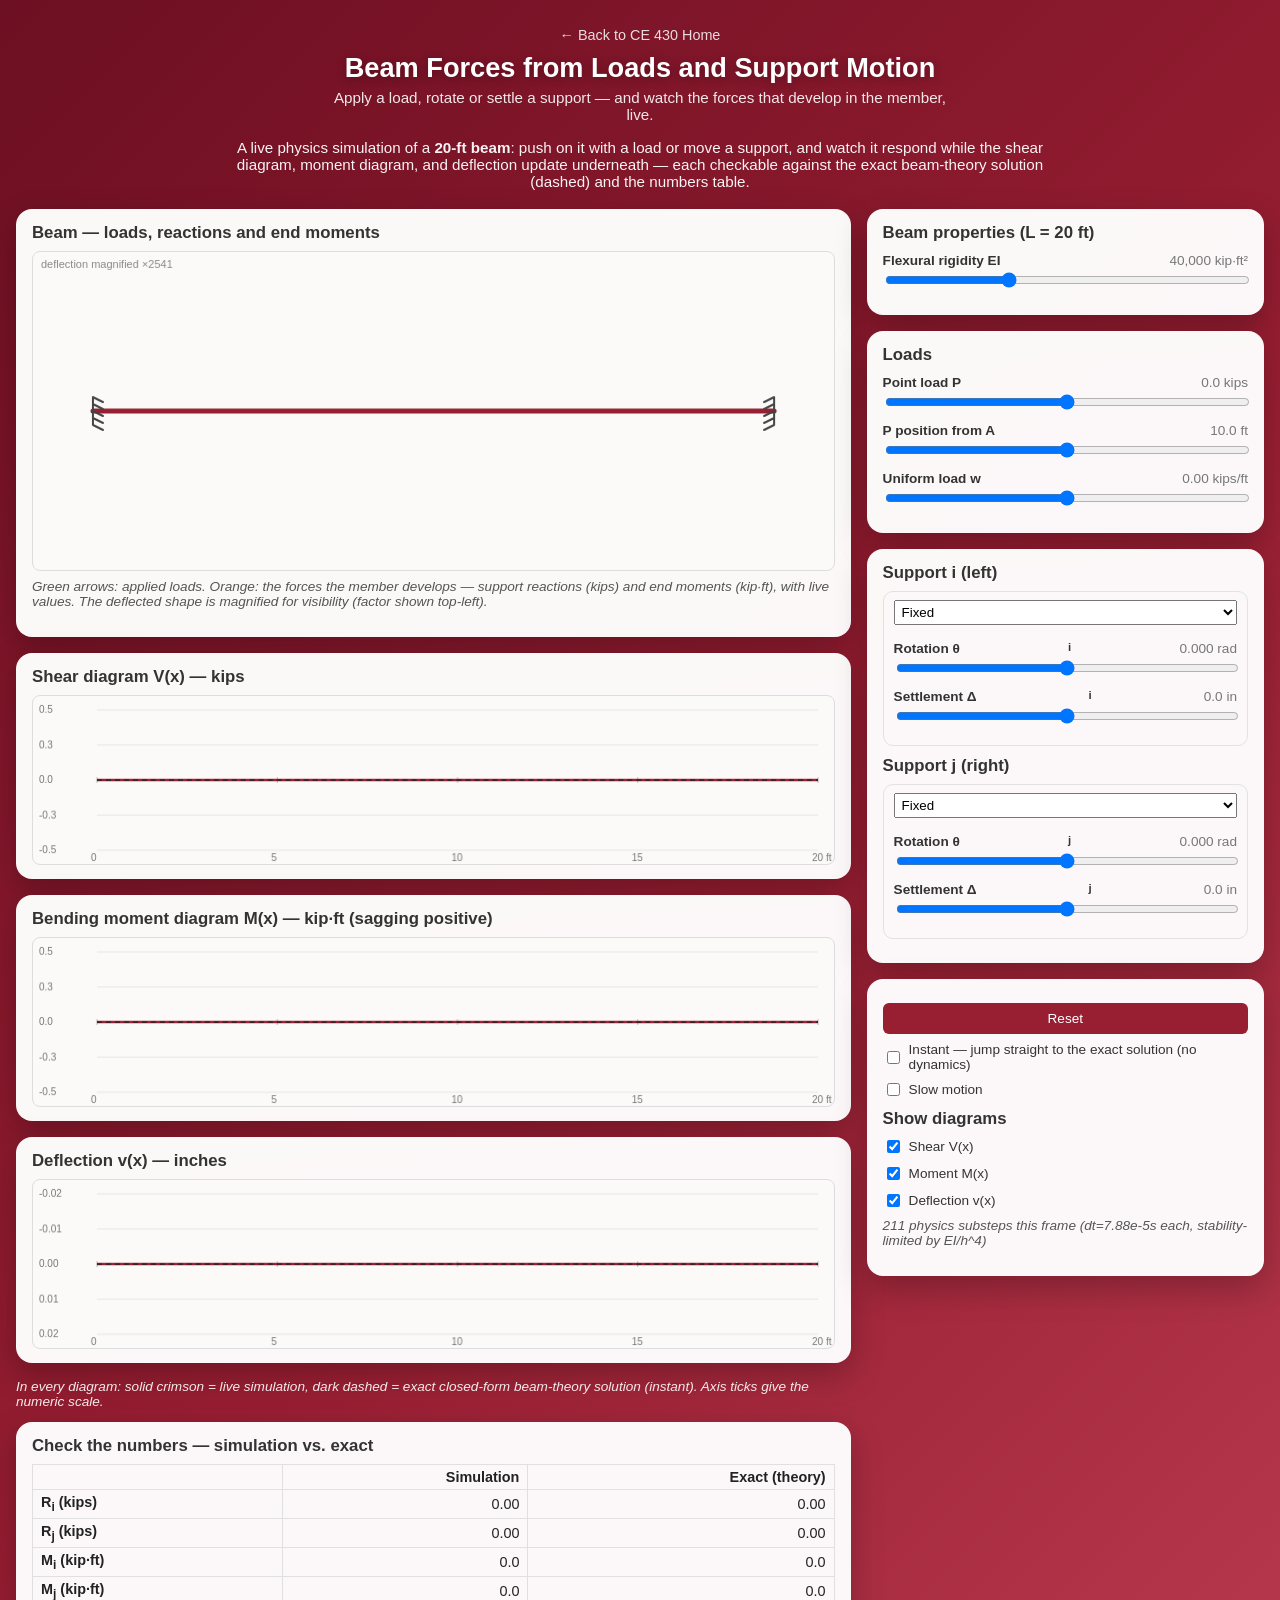
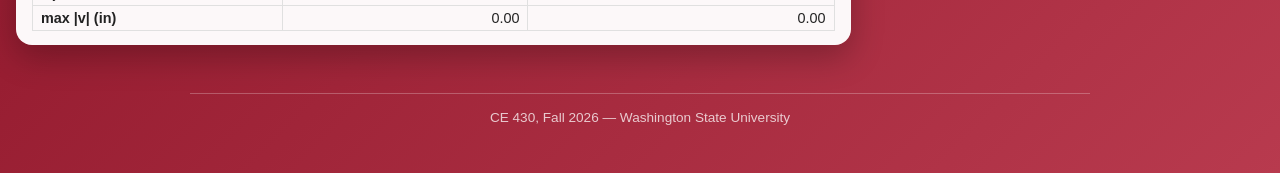
==== commit b4574055: "site: fix 7 Codex findings on the units/diagrams overhaul P1: first animation frame passed dt=0 into" ====
--- a/chapter_3/beam_forces/index.html
+++ b/chapter_3/beam_forces/index.html
@@ -413,8 +413,11 @@
     ui.typeJ.value = 'fixed'; ui.thetaJ.value = 0; ui.deltaJ.value = 0;
     updateThetaEnabled();
     readControls();
+    solver.snapBoundary(); // otherwise old settlement/rotation ease back in
     solver.v.fill(0);
     solver.vel.fill(0);
+    solver.v[0] = solver.endI.delta;
+    solver.v[solver.N] = solver.endJ.delta;
   });
 
   function drawSupport(ctx, x, y, type, mirrored) {
@@ -452,16 +455,25 @@
 
     const marginX = 60 * dprB, marginY = 46 * dprB;
     const plotW = W - 2 * marginX, plotH = H - 2 * marginY;
-    const forces = solver.forces();
     const theory = solver.staticTheory();
-
-    // auto-magnified deflection scale (eased so it doesn't jitter),
-    // with the magnification factor displayed for honesty
+    // in instant mode the shape IS the sampled exact solution, but FD
+    // ghost values at fixed ends are only first-order accurate there --
+    // so display the ANALYTIC forces, not finite differences of them
+    const forces = ui.instant.checked
+      ? { M: theory.M, V: theory.V, Mi: theory.M[0], Mj: theory.M[solver.N],
+          Ri: theory.V[0], Rj: -theory.V[solver.N] }
+      : solver.forces();
+
+    // auto-magnified deflection scale, displayed for honesty; zooming
+    // OUT (shrinking scale) is immediate so the shape can never leave
+    // the canvas, zooming IN is eased so it doesn't jitter
     let maxV = 1e-3;
     for (let k = 0; k <= solver.N; k++)
       maxV = Math.max(maxV, Math.abs(solver.v[k]), Math.abs(theory.v[k]));
     const targetScale = (0.38 * plotH) / maxV;
-    dispScale = dispScale === null ? targetScale : dispScale + (targetScale - dispScale) * 0.08;
+    dispScale = dispScale === null || targetScale < dispScale
+      ? targetScale
+      : dispScale + (targetScale - dispScale) * 0.08;
     const xToPx = (x) => marginX + (x / solver.L) * plotW;
     const vToPx = (v) => marginY + plotH / 2 + v * dispScale;
     const mag = dispScale / (plotW / solver.L);
@@ -500,31 +512,45 @@
     beamCtx.strokeStyle = FORCE;
     beamCtx.fillStyle = FORCE;
     beamCtx.font = `${12 * dprB}px sans-serif`;
-    function momentArc(xPix, yPix, M, label) {
+    function momentArc(xPix, yPix, M, label, isRightEnd) {
       if (Math.abs(M) < 0.5) return; // kip·ft display threshold
       const r = 22 * dprB;
-      // sagging-positive M shown at the ends: draw the couple the support
-      // applies; arc sweep direction flips with the sign of M.
-      const ccw = M > 0;
+      // Sense of the SUPPORT COUPLE on the beam. Derivation (sagging-
+      // positive M, canvas y down): at the left end a hogging (M<0)
+      // moment means the support couple appears clockwise on screen;
+      // at the right end the same sagging-sign couple appears with the
+      // OPPOSITE screen sense (mirror symmetry).
+      const ccw = isRightEnd ? M < 0 : M > 0;
+      const a0 = -0.75 * Math.PI, a1 = 0.25 * Math.PI;
       beamCtx.lineWidth = 2.5 * dprB;
       beamCtx.beginPath();
-      beamCtx.arc(xPix, yPix, r, -0.75 * Math.PI, 0.25 * Math.PI, ccw);
+      beamCtx.arc(xPix, yPix, r, a0, a1, ccw);
       beamCtx.stroke();
-      const aEnd = ccw ? -0.75 * Math.PI : 0.25 * Math.PI;
-      const ax = xPix + r * Math.cos(aEnd), ay = yPix + r * Math.sin(aEnd);
-      const tang = aEnd + (ccw ? -Math.PI / 2 : Math.PI / 2);
+      // arrowhead at the true END of the traversal (a1 for both senses),
+      // pointing along the direction of motion there
+      const hx = xPix + r * Math.cos(a1), hy = yPix + r * Math.sin(a1);
+      const aBefore = ccw ? a1 + 0.28 : a1 - 0.28;
+      const bx = xPix + r * Math.cos(aBefore), by = yPix + r * Math.sin(aBefore);
+      let tx = hx - bx, ty = hy - by;
+      const tl = Math.hypot(tx, ty) || 1; tx /= tl; ty /= tl;
+      const wing = 7 * dprB, spread = 0.45;
       beamCtx.beginPath();
-      beamCtx.moveTo(ax + 7 * dprB * Math.cos(tang - 0.45), ay + 7 * dprB * Math.sin(tang - 0.45));
-      beamCtx.lineTo(ax, ay);
-      beamCtx.lineTo(ax + 7 * dprB * Math.cos(tang + 0.45), ay + 7 * dprB * Math.sin(tang + 0.45));
+      beamCtx.moveTo(hx - wing * (tx * Math.cos(spread) - ty * Math.sin(spread)),
+                     hy - wing * (tx * Math.sin(spread) + ty * Math.cos(spread)));
+      beamCtx.lineTo(hx, hy);
+      beamCtx.lineTo(hx - wing * (tx * Math.cos(-spread) - ty * Math.sin(-spread)),
+                     hy - wing * (tx * Math.sin(-spread) + ty * Math.cos(-spread)));
       beamCtx.stroke();
-      beamCtx.fillText(`${label} = ${M.toFixed(1)} kip·ft`, xPix - 24 * dprB, yPix - r - 8 * dprB);
-    }
-    function reactionArrow(xPix, yPix, R, label) {
+      const txt = `${label} = ${M.toFixed(1)} kip·ft`;
+      const tw = beamCtx.measureText(txt).width;
+      const lx = isRightEnd ? Math.min(xPix - 24 * dprB, W - tw - 4 * dprB) : xPix - 24 * dprB;
+      beamCtx.fillText(txt, Math.max(2 * dprB, lx), yPix - r - 8 * dprB);
+    }
+    function reactionArrow(xPix, yPix, R, label, isRightEnd) {
       if (Math.abs(R) < 0.25) return; // kips display threshold
       const len = Math.min(46, 18 + 0.6 * Math.abs(R)) * dprB;
       const dir = R > 0 ? -1 : 1; // upward reaction drawn pointing up (canvas -y)
-      const yTail = yPix + 24 * dprB - dir * 0; // start below the support
+      const yTail = yPix + 24 * dprB;
       beamCtx.lineWidth = 2.5 * dprB;
       beamCtx.beginPath();
       beamCtx.moveTo(xPix, yTail + (dir === -1 ? len : 0));
@@ -536,12 +562,15 @@
       beamCtx.lineTo(xPix, yHead);
       beamCtx.lineTo(xPix + 5 * dprB, yHead - dir * 7 * dprB);
       beamCtx.stroke();
-      beamCtx.fillText(`${label} = ${R.toFixed(1)} kips`, xPix + 8 * dprB, yTail + len + 12 * dprB);
-    }
-    momentArc(xToPx(0), vToPx(solver.v[0]), forces.Mi, 'Mᵢ');
-    momentArc(xToPx(solver.L), vToPx(solver.v[solver.N]), forces.Mj, 'Mⱼ');
-    reactionArrow(xToPx(0), vToPx(solver.v[0]), forces.Ri, 'Rᵢ');
-    reactionArrow(xToPx(solver.L), vToPx(solver.v[solver.N]), forces.Rj, 'Rⱼ');
+      const txt = `${label} = ${R.toFixed(1)} kips`;
+      const tw = beamCtx.measureText(txt).width;
+      const lx = isRightEnd ? xPix - tw - 8 * dprB : xPix + 8 * dprB;
+      beamCtx.fillText(txt, lx, yTail + len + 12 * dprB);
+    }
+    momentArc(xToPx(0), vToPx(solver.v[0]), forces.Mi, 'Mᵢ', false);
+    momentArc(xToPx(solver.L), vToPx(solver.v[solver.N]), forces.Mj, 'Mⱼ', true);
+    reactionArrow(xToPx(0), vToPx(solver.v[0]), forces.Ri, 'Rᵢ', false);
+    reactionArrow(xToPx(solver.L), vToPx(solver.v[solver.N]), forces.Rj, 'Rⱼ', true);
 
     // point load arrow
     if (Math.abs(solver.P) > 1e-6) {
@@ -600,7 +629,10 @@
       amax *= 1.15;
       amax = Math.max(amax, key === 'v' ? 0.02 : 0.5); // display floor
       const prev = diagScales[key];
-      const scale = (diagScales[key] = prev ? prev + (amax - prev) * 0.15 : amax);
+      // expanding to contain the data is IMMEDIATE (no clipping);
+      // shrinking back down is eased so the plot doesn't jitter
+      const scale = (diagScales[key] =
+        !prev || amax > prev ? amax : prev + (amax - prev) * 0.15);
       const sgn = downPositive ? 1 : -1; // deflection drawn down-positive
       const xPx = (k) => mX + (k / solver.N) * pW;
       const yPx = (val) => mY + pH / 2 + sgn * (val / scale) * (pH / 2);
@@ -614,6 +646,15 @@
         ctx.setLineDash([]);
         ctx.fillStyle = '#777';
         ctx.fillText(fmt(val), 6 * dpr, y + 3 * dpr);
+      }
+      // x-axis ticks (ft)
+      ctx.fillStyle = '#777';
+      const yBase = mY + pH / 2;
+      for (let xf = 0; xf <= 20; xf += 5) {
+        const px = mX + (xf / solver.L) * pW;
+        ctx.strokeStyle = '#bbb';
+        ctx.beginPath(); ctx.moveTo(px, yBase - 3 * dpr); ctx.lineTo(px, yBase + 3 * dpr); ctx.stroke();
+        ctx.fillText(xf + (xf === 20 ? ' ft' : ''), px - 6 * dpr, Hd - 3 * dpr);
       }
       // live simulation
       ctx.strokeStyle = '#981e32';
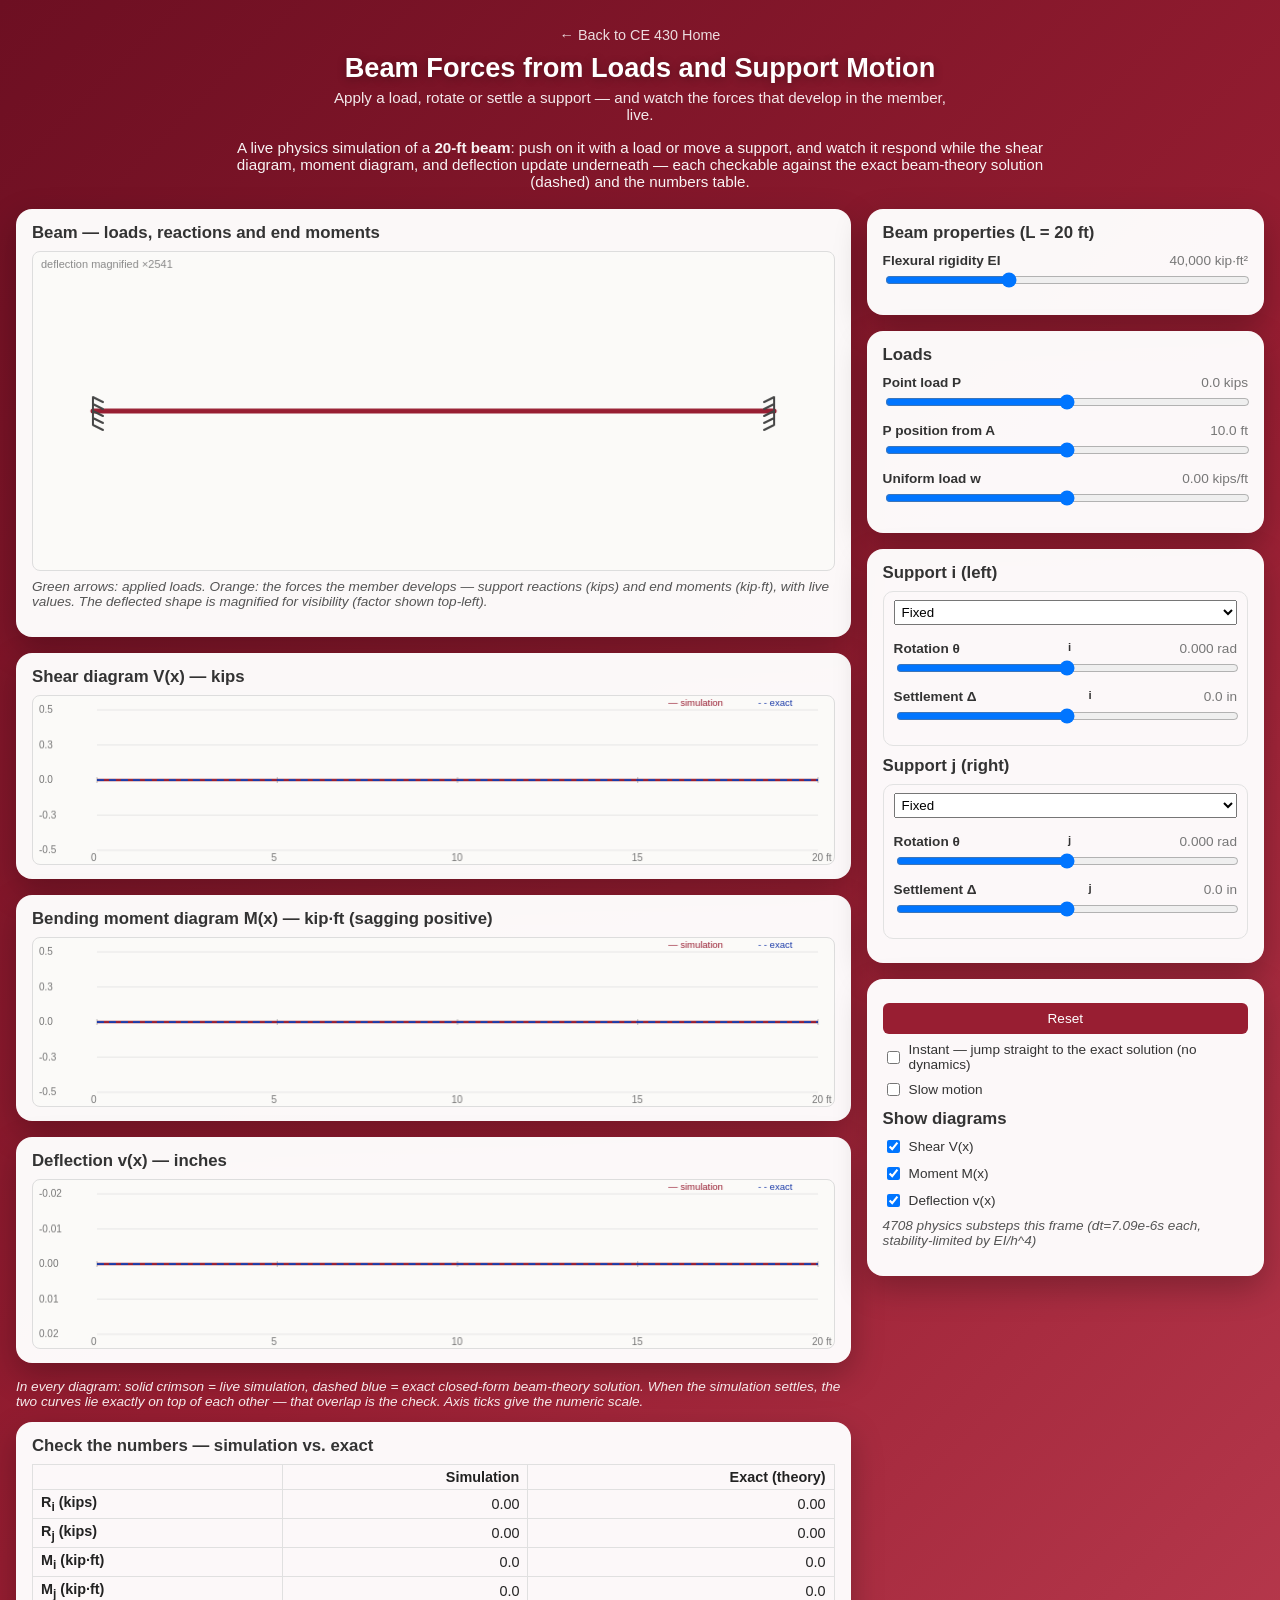
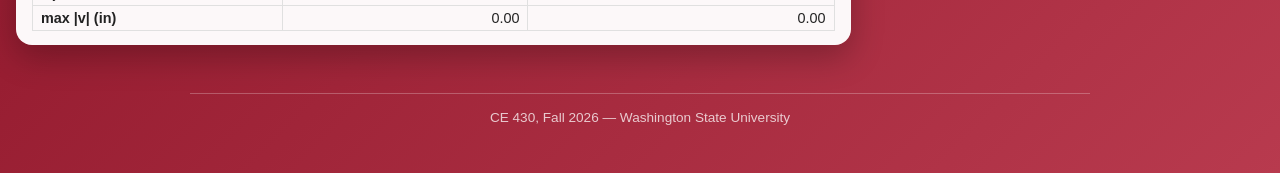
==== commit b4ad4497: "site: textbook V/M diagrams, N=200 resolution, visible exact overlay Instructor: diagrams didn't fol" ====
--- a/chapter_3/beam_forces/index.html
+++ b/chapter_3/beam_forces/index.html
@@ -200,8 +200,10 @@
       <canvas id="deflCanvas"></canvas>
     </div>
     <p class="caption" style="color:#f5eaea">In every diagram: solid
-    crimson = live simulation, dark dashed = exact closed-form
-    beam-theory solution (instant). Axis ticks give the numeric scale.</p>
+    crimson = live simulation, dashed blue = exact closed-form
+    beam-theory solution. When the simulation settles, the two curves
+    lie exactly on top of each other &mdash; that overlap is the check.
+    Axis ticks give the numeric scale.</p>
     <div class="box">
       <h2>Check the numbers &mdash; simulation vs. exact</h2>
       <table class="check-table" id="checkTable">
@@ -302,7 +304,7 @@
   // Real units: length ft, force kips, moment kip*ft, EI kip*ft^2.
   // (mLin and zeta shape the transient only, not any settled value.)
   const ZETA = 0.35;
-  const solver = new BeamSolver({ N: 60, L: 20, EI: 40000, mLin: 1, zeta: ZETA });
+  const solver = new BeamSolver({ N: 200, L: 20, EI: 40000, mLin: 1, zeta: ZETA });
   solver.setBoundary({ type: 'fixed', theta: 0, delta: 0 }, { type: 'fixed', theta: 0, delta: 0 });
   solver.snapBoundary();
 
@@ -656,7 +658,18 @@
         ctx.beginPath(); ctx.moveTo(px, yBase - 3 * dpr); ctx.lineTo(px, yBase + 3 * dpr); ctx.stroke();
         ctx.fillText(xf + (xf === 20 ? ' ft' : ''), px - 6 * dpr, Hd - 3 * dpr);
       }
-      // live simulation
+      // textbook-style shading (V and M): fill the area between the
+      // curve and the zero baseline, closed by vertical end ordinates
+      if (key !== 'v') {
+        ctx.fillStyle = 'rgba(152, 30, 50, 0.16)';
+        ctx.beginPath();
+        ctx.moveTo(xPx(0), yPx(0));
+        for (let k = 0; k < sim.length; k++) ctx.lineTo(xPx(k), yPx(sim[k]));
+        ctx.lineTo(xPx(sim.length - 1), yPx(0));
+        ctx.closePath();
+        ctx.fill();
+      }
+      // live simulation curve
       ctx.strokeStyle = '#981e32';
       ctx.lineWidth = 2.5 * dpr;
       ctx.beginPath();
@@ -664,16 +677,48 @@
         if (k === 0) ctx.moveTo(xPx(k), yPx(sim[k])); else ctx.lineTo(xPx(k), yPx(sim[k]));
       }
       ctx.stroke();
-      // exact beam-theory solution, dashed dark (instant)
-      ctx.strokeStyle = '#222';
-      ctx.lineWidth = 1.4 * dpr;
-      ctx.setLineDash([5 * dpr, 4 * dpr]);
+      // vertical end-ordinate closure lines (textbook convention)
+      if (key !== 'v') {
+        ctx.beginPath();
+        ctx.moveTo(xPx(0), yPx(0)); ctx.lineTo(xPx(0), yPx(sim[0]));
+        ctx.moveTo(xPx(sim.length - 1), yPx(0)); ctx.lineTo(xPx(sim.length - 1), yPx(sim[sim.length - 1]));
+        ctx.stroke();
+      }
+      // ordinate value labels at the ends and the extremum
+      ctx.fillStyle = '#5a1220';
+      ctx.font = `${10.5 * dpr}px sans-serif`;
+      const annThresh = key === 'v' ? 0.02 : 0.5;
+      const annot = (k) => {
+        const val = sim[k];
+        if (Math.abs(val) < annThresh) return;
+        const above = downPositive ? val < 0 : val > 0;
+        const y = yPx(val) + (above ? -5 * dpr : 13 * dpr);
+        const txt = fmt(val);
+        const tw = ctx.measureText(txt).width;
+        const x = Math.min(Math.max(xPx(k) - tw / 2, mX + 2 * dpr), mX + pW - tw - 2 * dpr);
+        ctx.fillText(txt, x, y);
+      };
+      let kExt = 0;
+      for (let k = 0; k < sim.length; k++) if (Math.abs(sim[k]) > Math.abs(sim[kExt])) kExt = k;
+      annot(0); annot(sim.length - 1);
+      if (kExt !== 0 && kExt !== sim.length - 1) annot(kExt);
+      // exact beam-theory solution, dashed blue (instant); it lies
+      // exactly on top of the crimson curve once the simulation settles
+      ctx.strokeStyle = '#1a3aa8';
+      ctx.lineWidth = 1.8 * dpr;
+      ctx.setLineDash([7 * dpr, 5 * dpr]);
       ctx.beginPath();
       for (let k = 0; k < th.length; k++) {
         if (k === 0) ctx.moveTo(xPx(k), yPx(th[k])); else ctx.lineTo(xPx(k), yPx(th[k]));
       }
       ctx.stroke();
       ctx.setLineDash([]);
+      // mini-legend
+      ctx.font = `${9.5 * dpr}px sans-serif`;
+      ctx.fillStyle = '#981e32';
+      ctx.fillText('— simulation', mX + pW - 150 * dpr, 10 * dpr);
+      ctx.fillStyle = '#1a3aa8';
+      ctx.fillText('- - exact', mX + pW - 60 * dpr, 10 * dpr);
     }
     const fmt1 = (v) => v.toFixed(1), fmt2 = (v) => v.toFixed(2);
     if (ui.shear.checked) diagram(shearCanvas, shearCtx, 'V', forces.V, theory.V, fmt1, false);
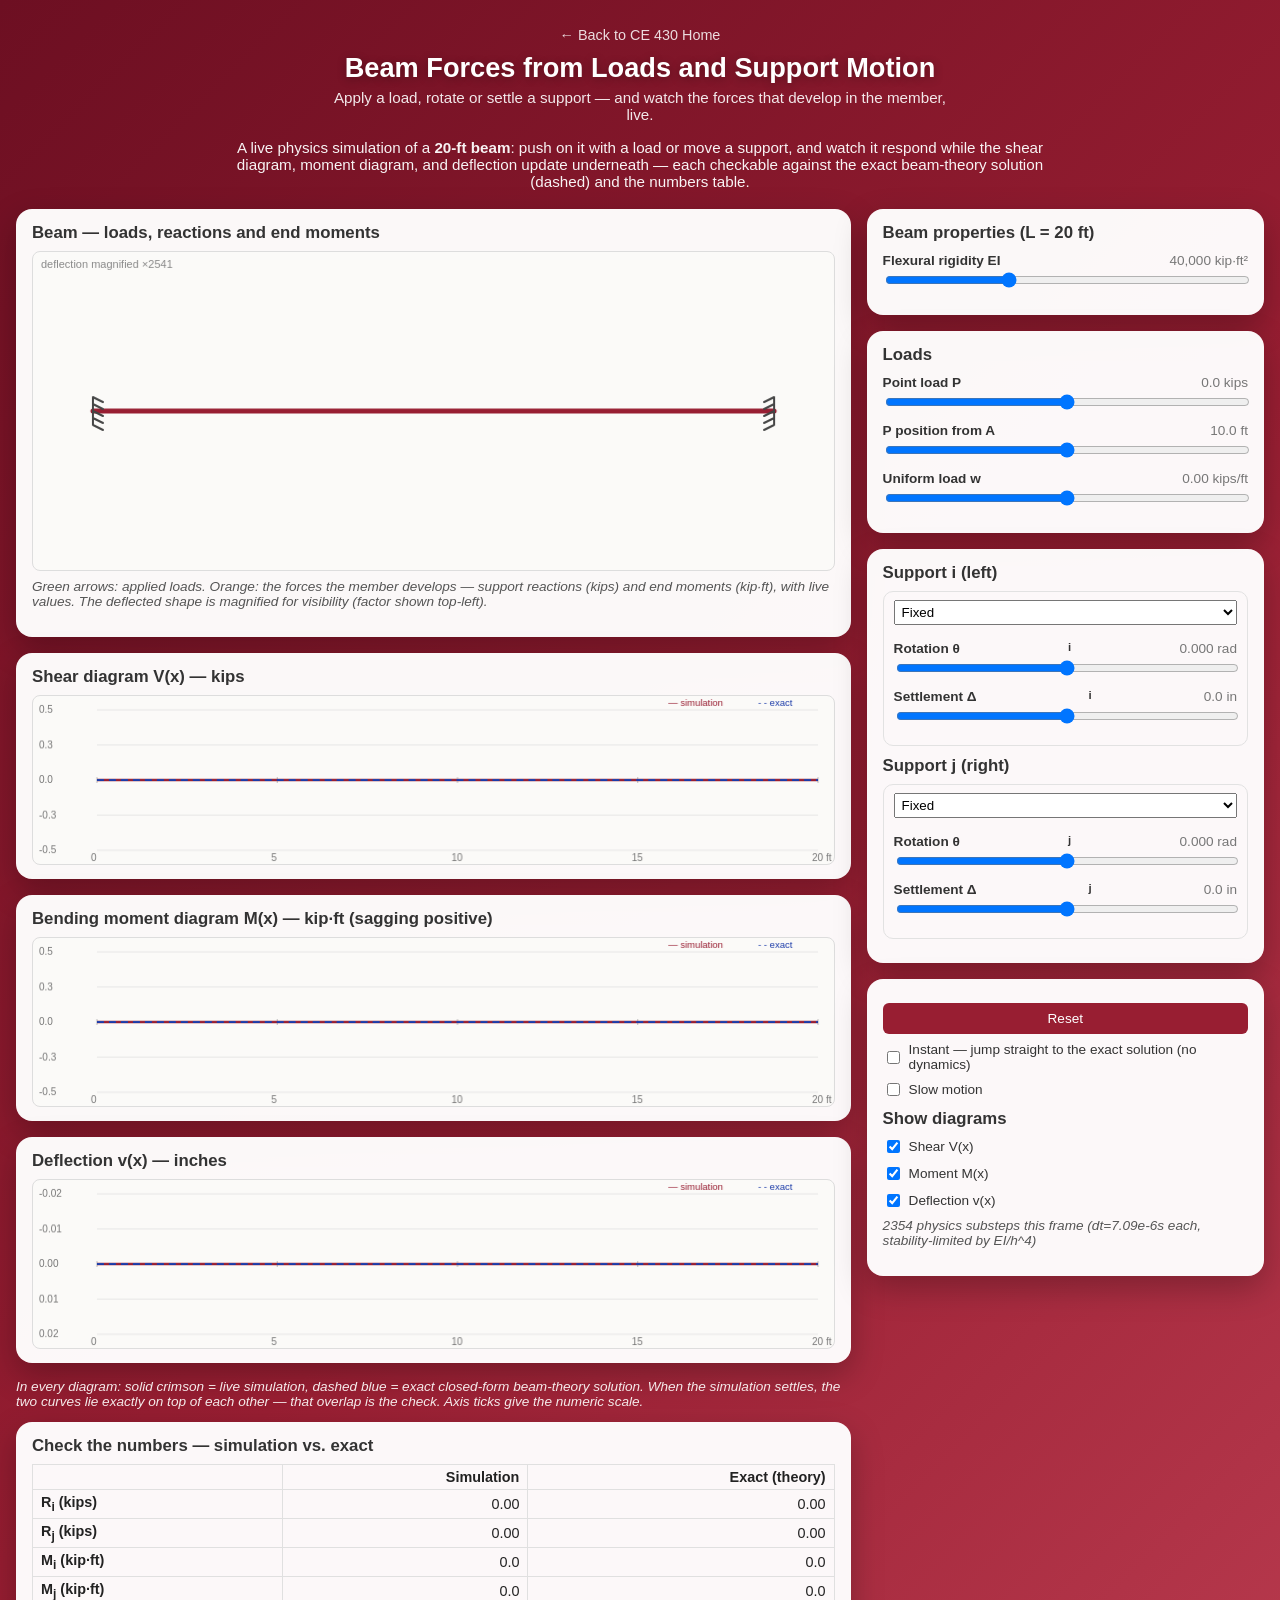
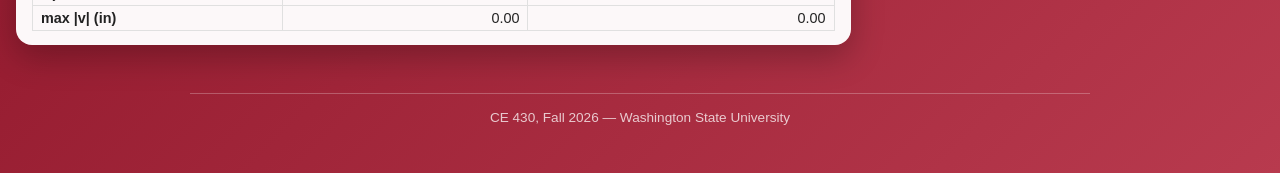
==== commit abaf182c: "site: skip extremum ordinate label near diagram ends (Codex finding) When the extremum sits within 8" ====
--- a/chapter_3/beam_forces/index.html
+++ b/chapter_3/beam_forces/index.html
@@ -701,7 +701,11 @@
       let kExt = 0;
       for (let k = 0; k < sim.length; k++) if (Math.abs(sim[k]) > Math.abs(sim[kExt])) kExt = k;
       annot(0); annot(sim.length - 1);
-      if (kExt !== 0 && kExt !== sim.length - 1) annot(kExt);
+      // skip the extremum label when it sits within ~8% of the span of
+      // either end -- the end label already shows (nearly) that value,
+      // and the two labels would print on top of each other
+      const kMargin = Math.ceil(0.08 * (sim.length - 1));
+      if (kExt > kMargin && kExt < sim.length - 1 - kMargin) annot(kExt);
       // exact beam-theory solution, dashed blue (instant); it lies
       // exactly on top of the crimson curve once the simulation settles
       ctx.strokeStyle = '#1a3aa8';
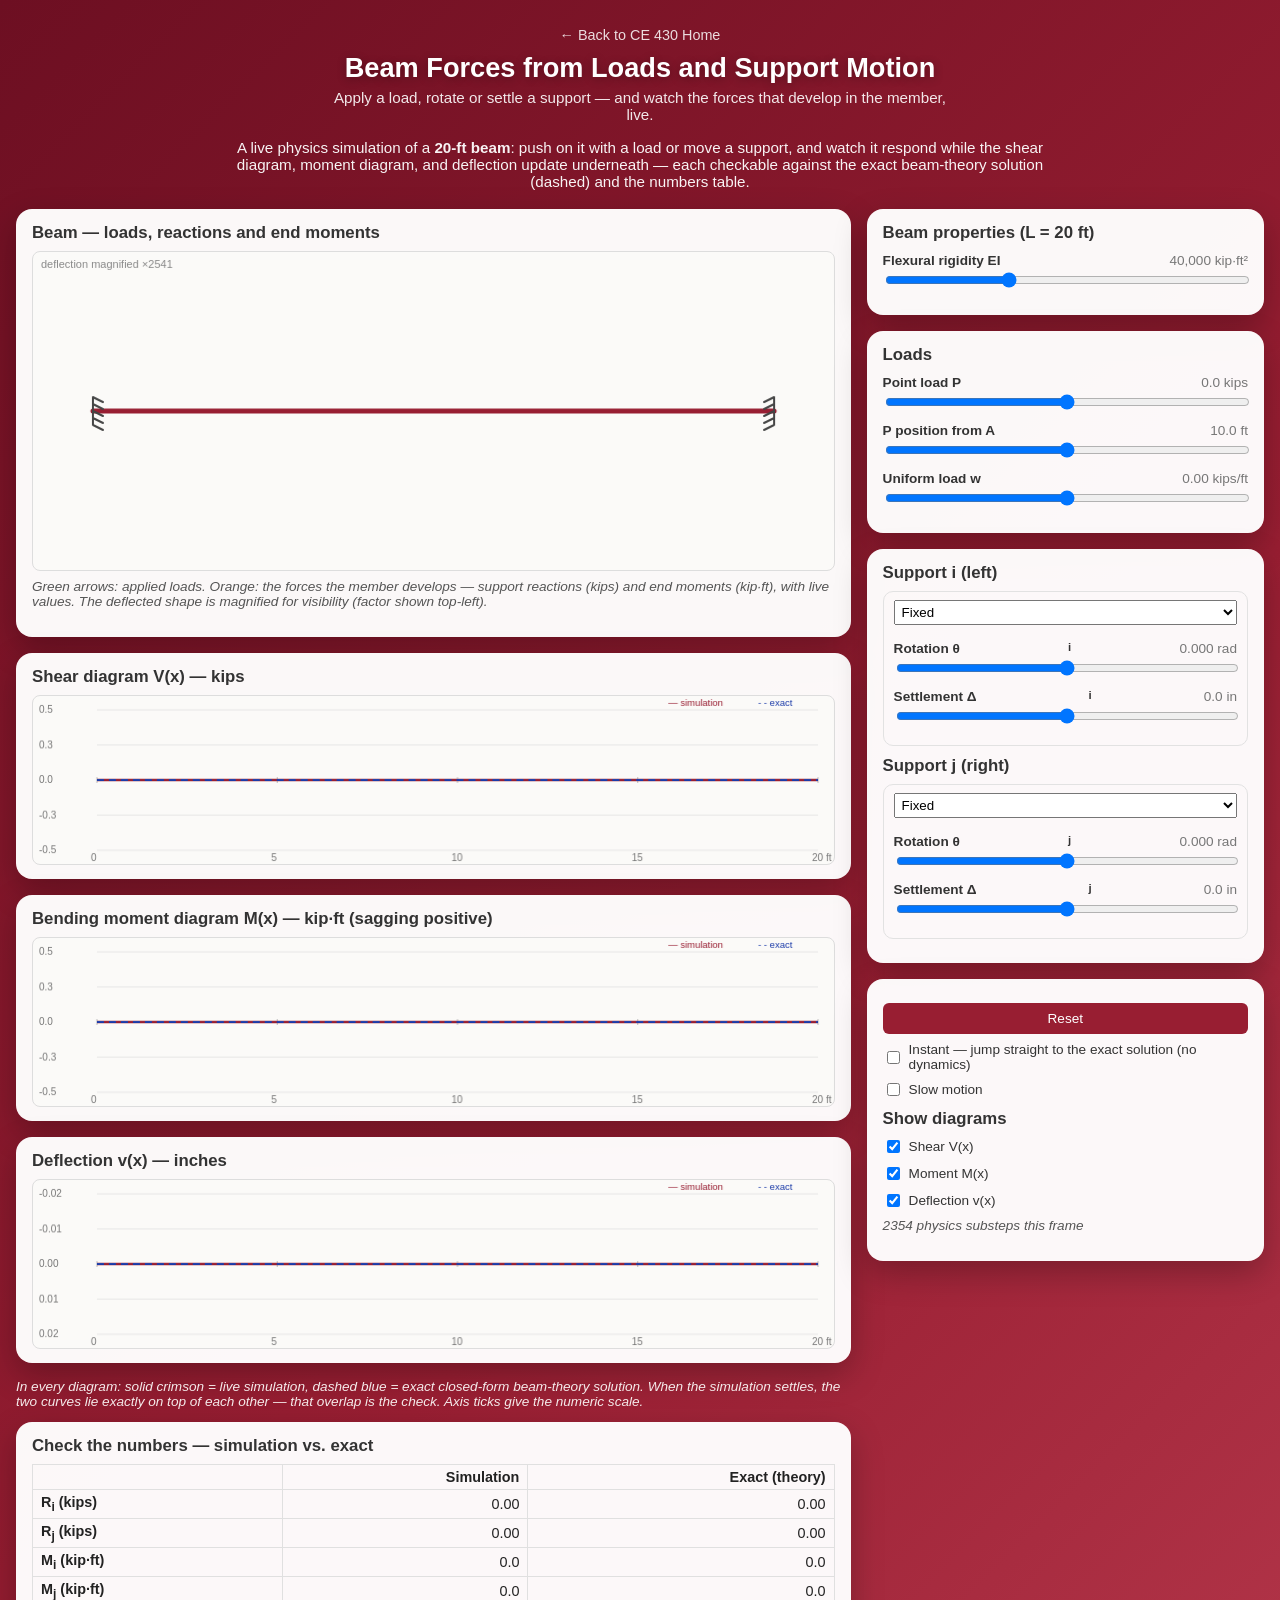
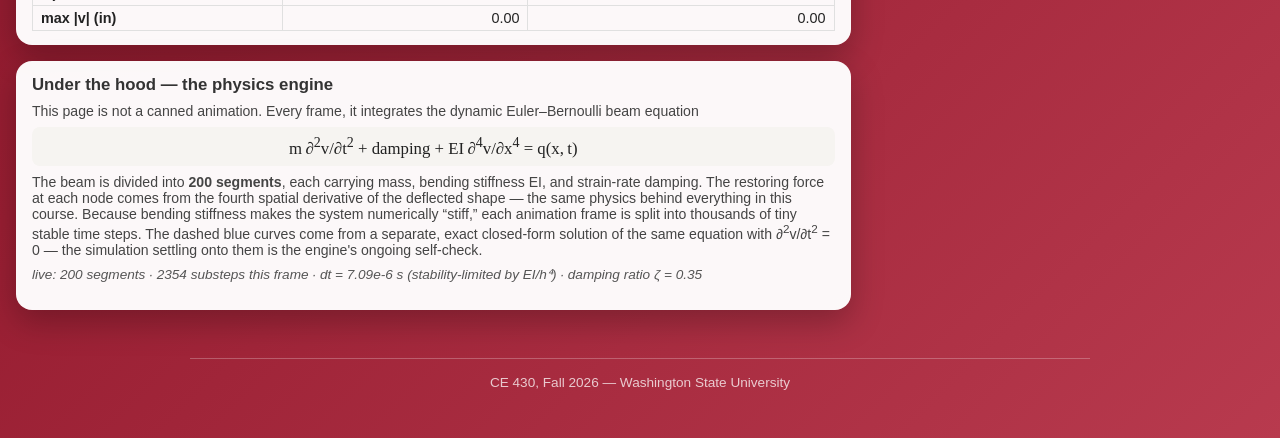
==== commit 4c926287: "site: show the physics engine on the page Instructor: the page didn't show the physics engine. New '" ====
--- a/chapter_3/beam_forces/index.html
+++ b/chapter_3/beam_forces/index.html
@@ -150,6 +150,17 @@
     border-radius: 4px;
     background: linear-gradient(90deg, #2b6cb0 0%, #f5f5f0 50%, #c0392b 100%);
     margin-top: 4px;
+  }
+  .engine-text { font-size: 0.88rem; color: #444; margin: 6px 0; }
+  .engine-eq {
+    font-family: 'Times New Roman', serif;
+    font-size: 1.05rem;
+    text-align: center;
+    color: #222;
+    background: #f6f4f1;
+    border-radius: 8px;
+    padding: 8px;
+    margin: 8px 0;
   }
   footer.site-footer {
     max-width: 900px;
@@ -216,6 +227,27 @@
           <tr><td>max |v| (in)</td><td id="cVmS"></td><td id="cVmT"></td></tr>
         </tbody>
       </table>
+    </div>
+    <div class="box">
+      <h2>Under the hood &mdash; the physics engine</h2>
+      <p class="engine-text">This page is not a canned animation. Every
+      frame, it integrates the dynamic Euler&ndash;Bernoulli beam
+      equation</p>
+      <p class="engine-eq">m&thinsp;&part;<sup>2</sup>v/&part;t<sup>2</sup>
+      + damping + EI&thinsp;&part;<sup>4</sup>v/&part;x<sup>4</sup> = q(x,&thinsp;t)</p>
+      <p class="engine-text">The beam is divided into <strong>200
+      segments</strong>, each carrying mass, bending stiffness EI, and
+      strain-rate damping. The restoring force at each node comes from
+      the fourth spatial derivative of the deflected shape &mdash; the
+      same physics behind everything in this course. Because bending
+      stiffness makes the system numerically &ldquo;stiff,&rdquo; each
+      animation frame is split into thousands of tiny stable time
+      steps. The dashed blue curves come from a separate, exact
+      closed-form solution of the same equation with
+      &part;<sup>2</sup>v/&part;t<sup>2</sup> = 0 &mdash; the
+      simulation settling onto them is the engine's ongoing
+      self-check.</p>
+      <p class="caption" id="engineInfo">engine starting&hellip;</p>
     </div>
   </div>
 
@@ -752,6 +784,7 @@
     let dt = (t - lastT) / 1000;
     lastT = t;
     dt = Math.min(dt, 1 / 20); // clamp huge gaps (tab switch, etc.)
+    const engineInfo = document.getElementById('engineInfo');
     if (ui.instant.checked) {
       // no dynamics: snap boundaries and adopt the exact closed-form
       // static solution directly (dynamics resume from it if unchecked)
@@ -759,12 +792,17 @@
       const th = solver.staticTheory();
       for (let k = 0; k <= solver.N; k++) solver.v[k] = th.v[k];
       solver.vel.fill(0);
-      out.substep.textContent = 'instant mode: exact closed-form static solution, no time integration';
+      const msg = 'instant mode: engine paused — showing the exact closed-form static solution';
+      out.substep.textContent = msg;
+      engineInfo.textContent = msg;
     } else {
       if (ui.slow.checked) dt *= 0.2;
       const nSub = solver.advance(dt);
-      out.substep.textContent = nSub + ' physics substeps this frame (dt=' +
-        solver.stableDt().toExponential(2) + 's each, stability-limited by EI/h^4)';
+      const msg = 'live: ' + solver.N + ' segments · ' + nSub +
+        ' substeps this frame · dt = ' + solver.stableDt().toExponential(2) +
+        ' s (stability-limited by EI/h⁴) · damping ratio ζ = 0.35';
+      out.substep.textContent = nSub + ' physics substeps this frame';
+      engineInfo.textContent = msg;
     }
     draw();
     requestAnimationFrame(frame);
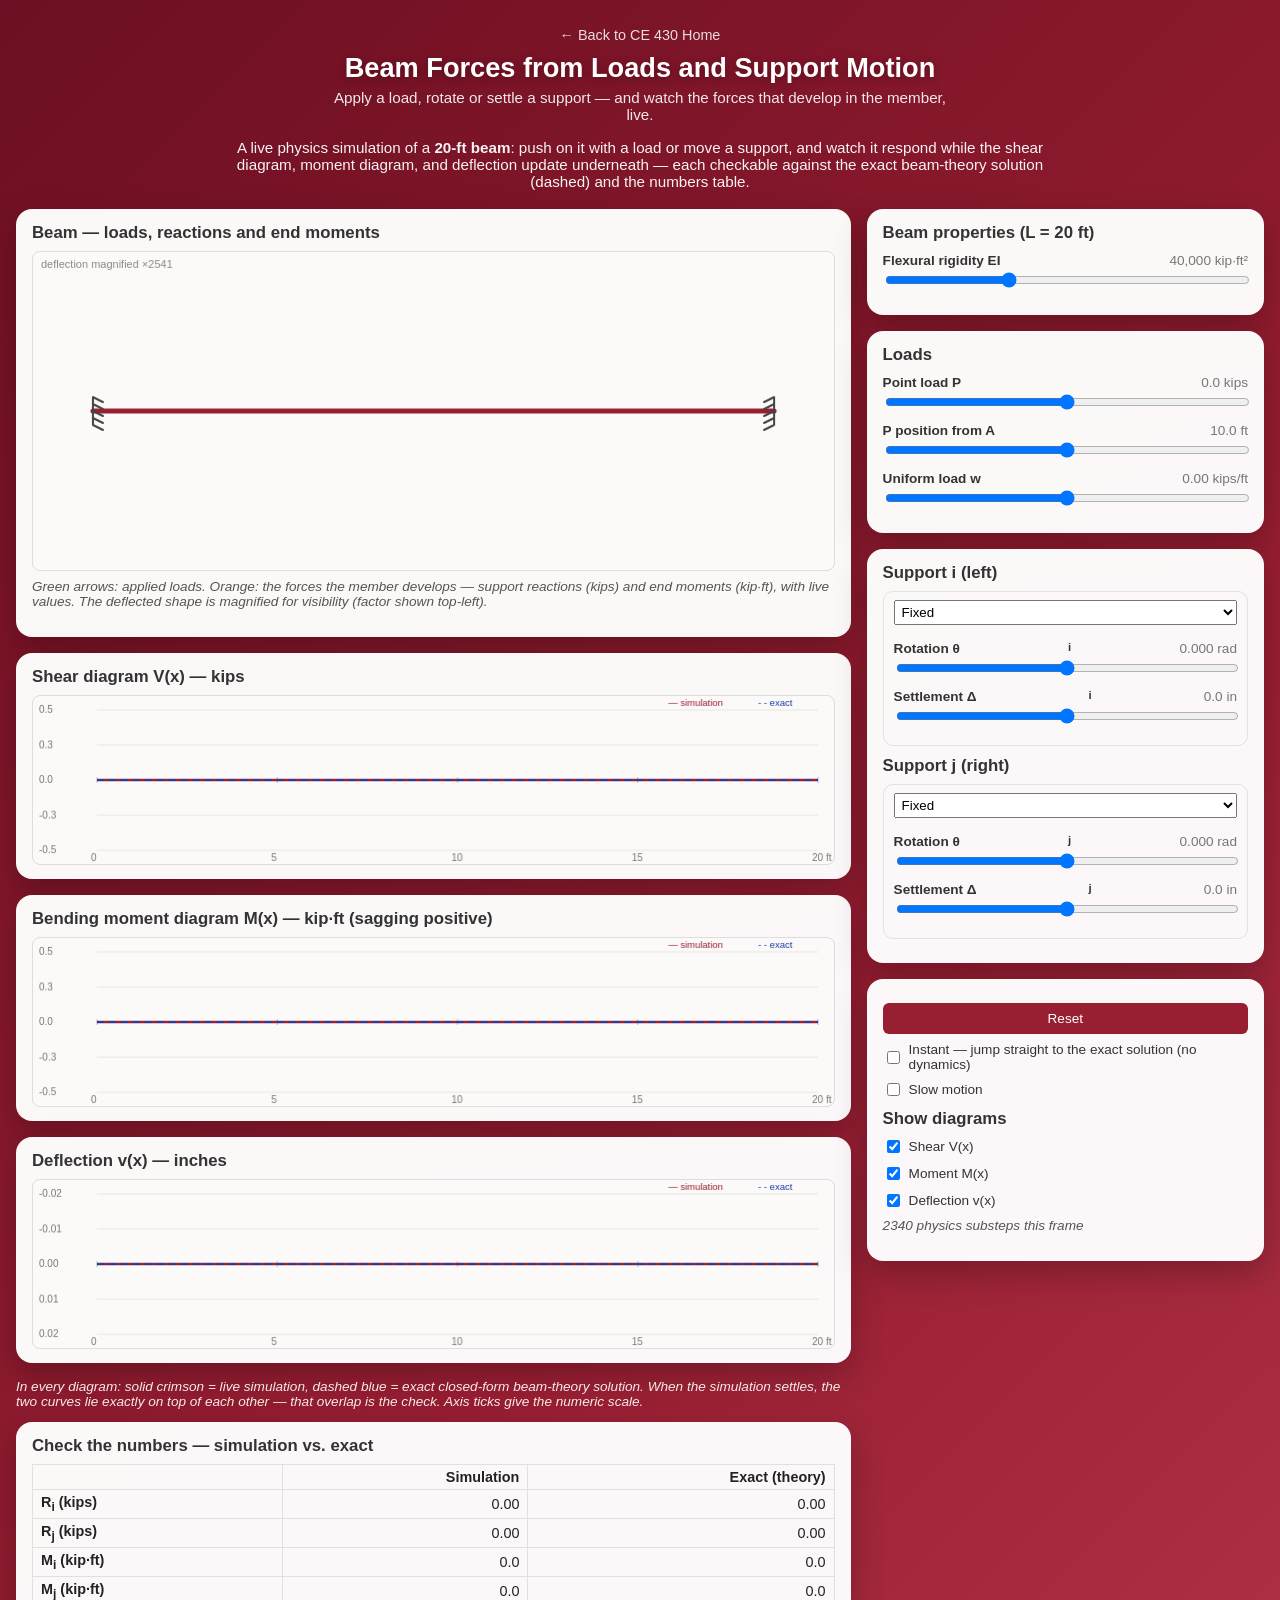
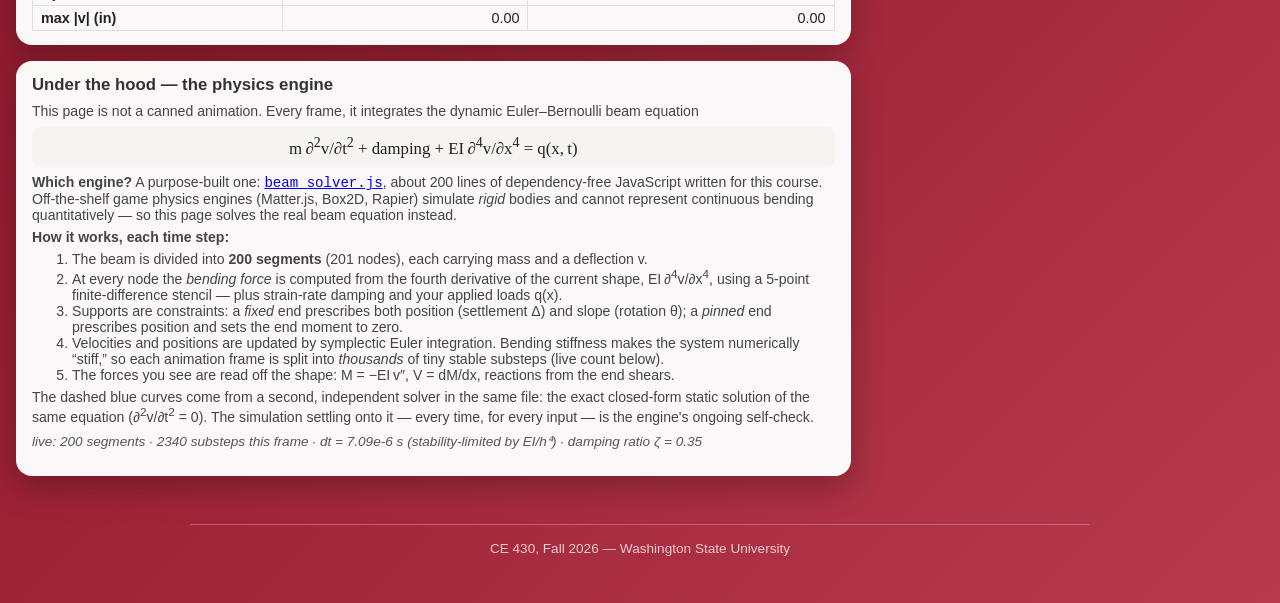
==== commit 0773961c: "site: name the engine and explain how it works, step by step Instructor: describe which physics engi" ====
--- a/chapter_3/beam_forces/index.html
+++ b/chapter_3/beam_forces/index.html
@@ -235,18 +235,41 @@
       equation</p>
       <p class="engine-eq">m&thinsp;&part;<sup>2</sup>v/&part;t<sup>2</sup>
       + damping + EI&thinsp;&part;<sup>4</sup>v/&part;x<sup>4</sup> = q(x,&thinsp;t)</p>
-      <p class="engine-text">The beam is divided into <strong>200
-      segments</strong>, each carrying mass, bending stiffness EI, and
-      strain-rate damping. The restoring force at each node comes from
-      the fourth spatial derivative of the deflected shape &mdash; the
-      same physics behind everything in this course. Because bending
-      stiffness makes the system numerically &ldquo;stiff,&rdquo; each
-      animation frame is split into thousands of tiny stable time
-      steps. The dashed blue curves come from a separate, exact
-      closed-form solution of the same equation with
-      &part;<sup>2</sup>v/&part;t<sup>2</sup> = 0 &mdash; the
-      simulation settling onto them is the engine's ongoing
-      self-check.</p>
+      <p class="engine-text"><strong>Which engine?</strong> A
+      purpose-built one: <a href="beam_solver.js"><code>beam_solver.js</code></a>,
+      about 200 lines of dependency-free JavaScript written for this
+      course. Off-the-shelf game physics engines (Matter.js, Box2D,
+      Rapier) simulate <em>rigid</em> bodies and cannot represent
+      continuous bending quantitatively &mdash; so this page solves the
+      real beam equation instead.</p>
+      <p class="engine-text"><strong>How it works, each time step:</strong></p>
+      <ol class="engine-text">
+        <li>The beam is divided into <strong>200 segments</strong>
+        (201 nodes), each carrying mass and a deflection v.</li>
+        <li>At every node the <em>bending force</em> is computed from
+        the fourth derivative of the current shape,
+        EI&thinsp;&part;<sup>4</sup>v/&part;x<sup>4</sup>, using a
+        5-point finite-difference stencil &mdash; plus strain-rate
+        damping and your applied loads q(x).</li>
+        <li>Supports are constraints: a <em>fixed</em> end prescribes
+        both position (settlement &Delta;) and slope (rotation
+        &theta;); a <em>pinned</em> end prescribes position and sets
+        the end moment to zero.</li>
+        <li>Velocities and positions are updated by symplectic Euler
+        integration. Bending stiffness makes the system numerically
+        &ldquo;stiff,&rdquo; so each animation frame is split into
+        <em>thousands</em> of tiny stable substeps (live count
+        below).</li>
+        <li>The forces you see are read off the shape:
+        M&nbsp;=&nbsp;&minus;EI&thinsp;v&Prime;, V&nbsp;=&nbsp;dM/dx,
+        reactions from the end shears.</li>
+      </ol>
+      <p class="engine-text">The dashed blue curves come from a second,
+      independent solver in the same file: the exact closed-form static
+      solution of the same equation
+      (&part;<sup>2</sup>v/&part;t<sup>2</sup> = 0). The simulation
+      settling onto it &mdash; every time, for every input &mdash; is
+      the engine's ongoing self-check.</p>
       <p class="caption" id="engineInfo">engine starting&hellip;</p>
     </div>
   </div>
